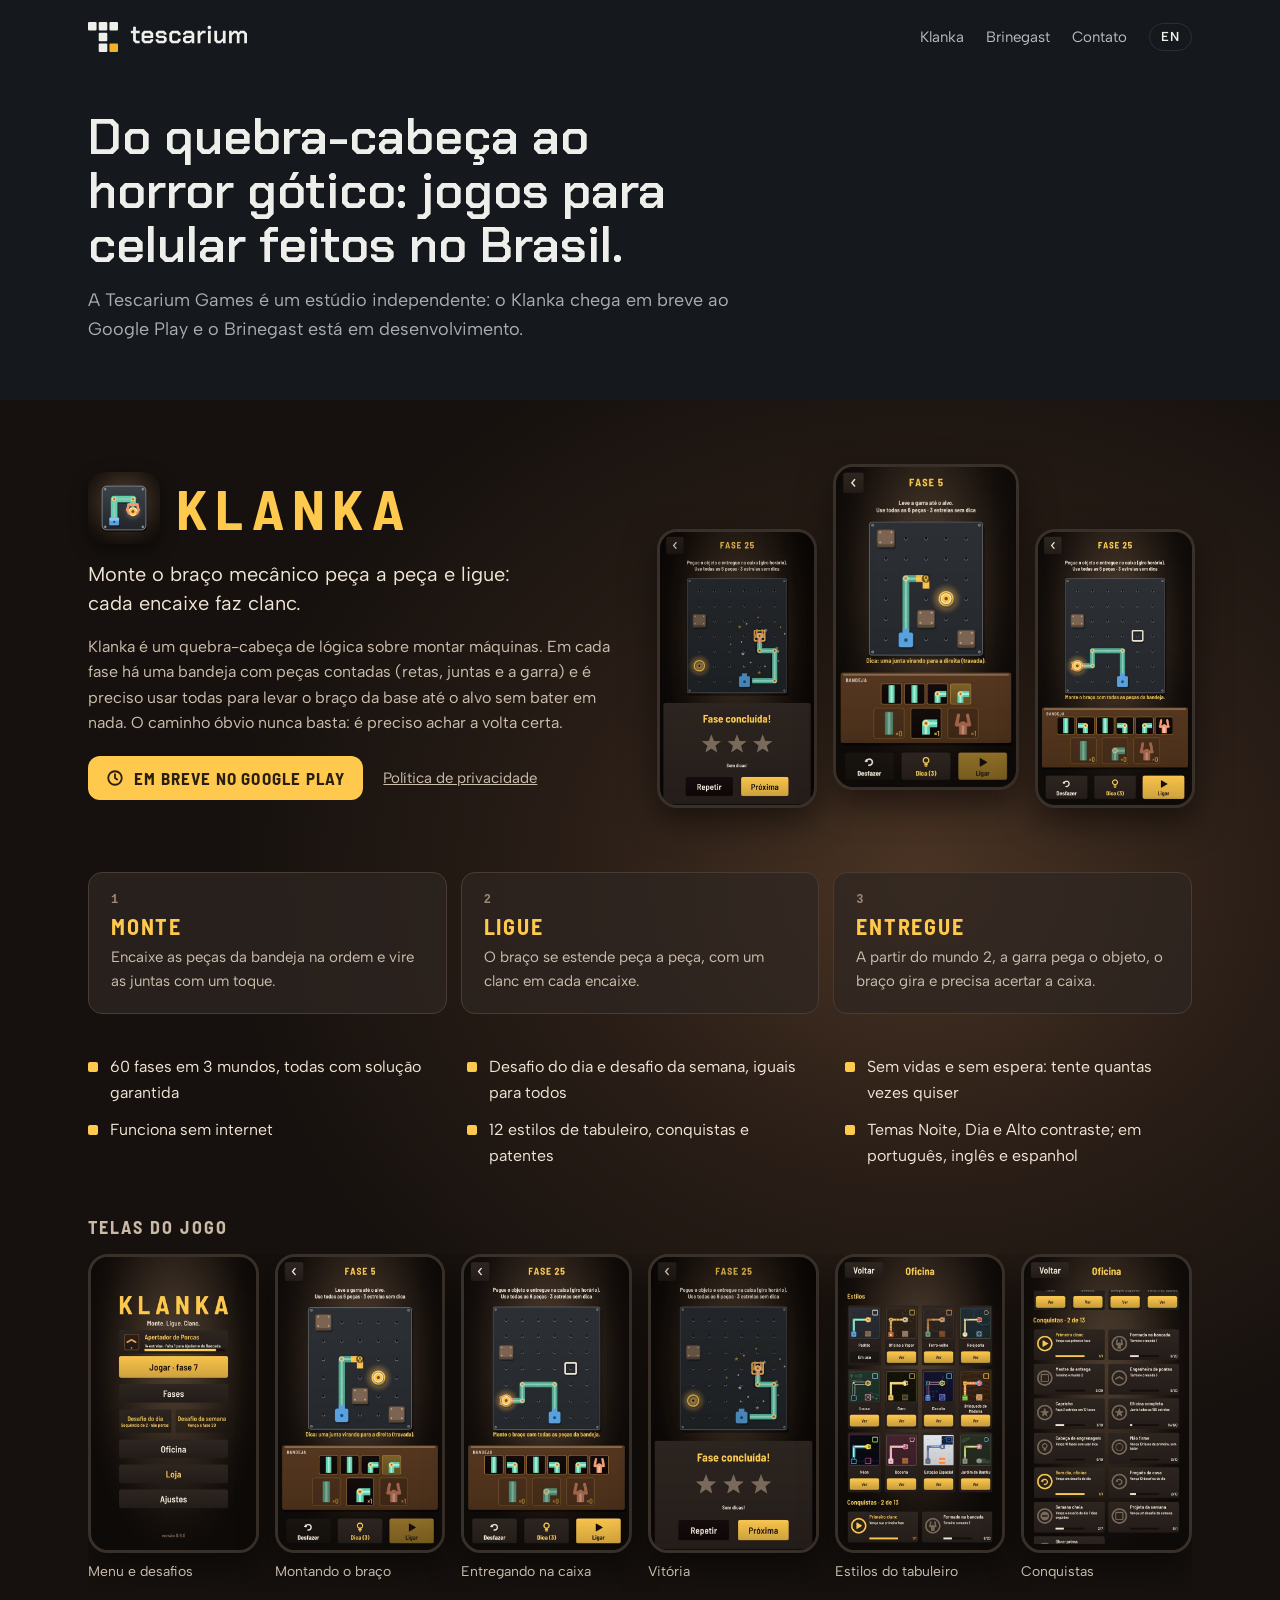
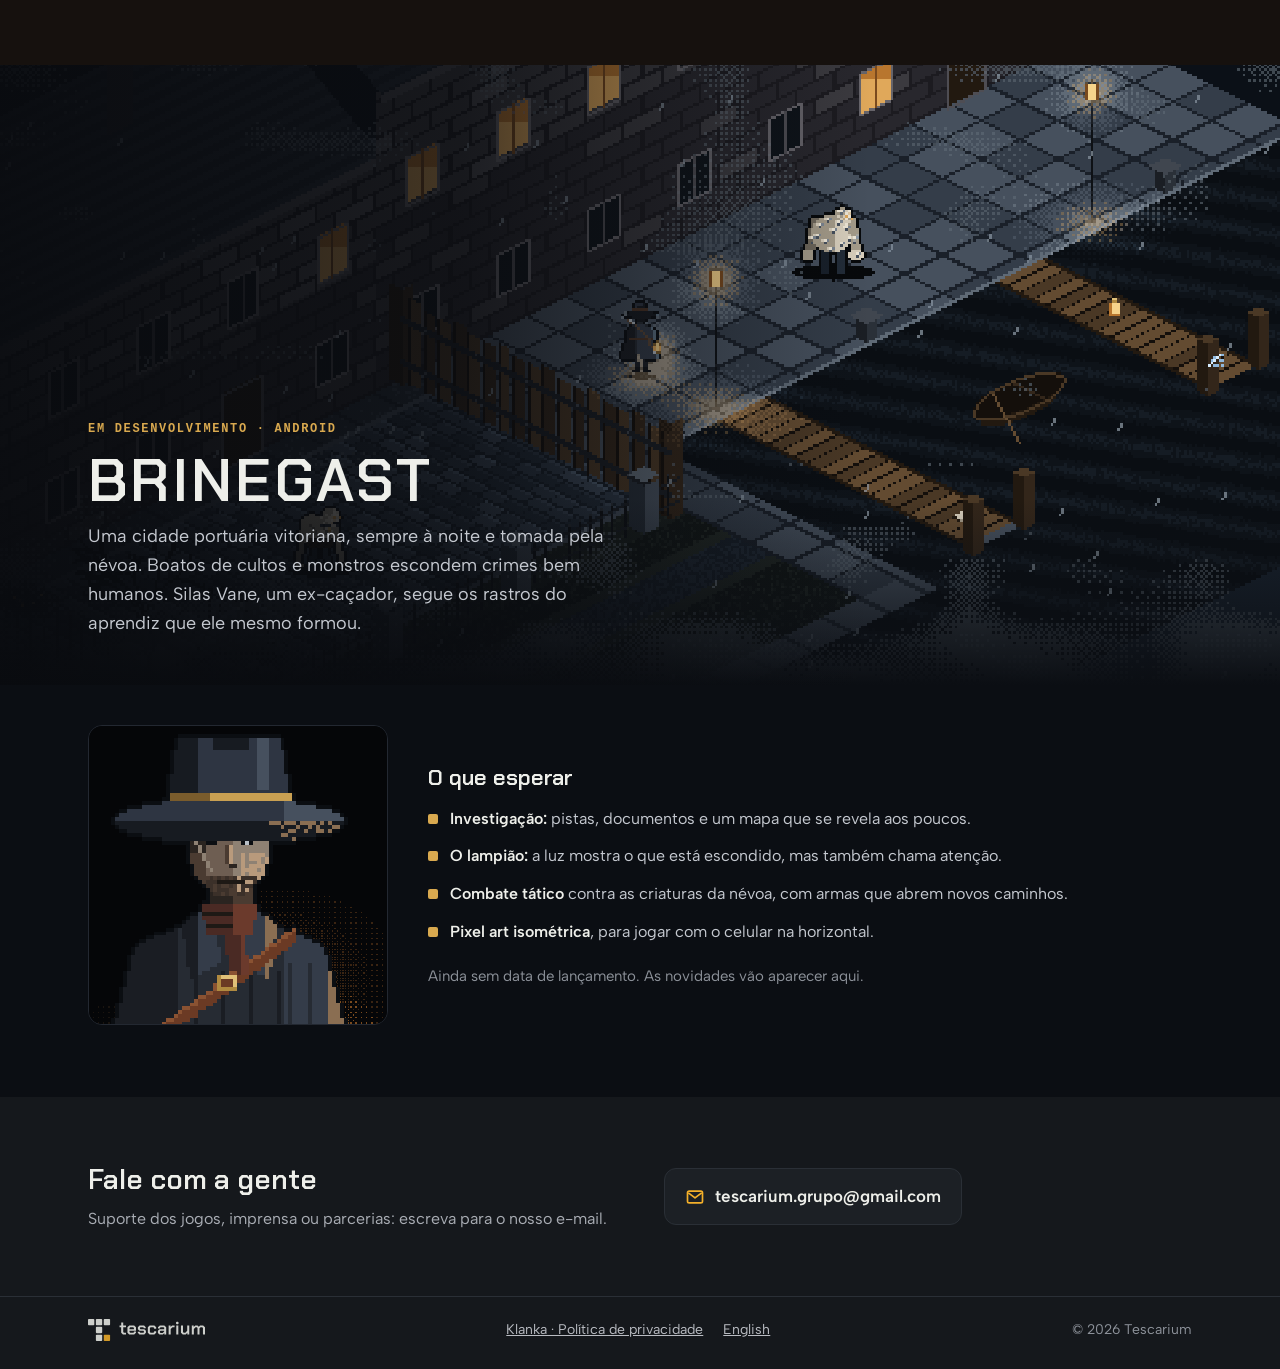
==== index.html @ 8f5c5b1d "Site: nova frase de abertura (pt e en) "Do quebra-cabeca ao horror gotico: jogos para celular feitos" ====
<!DOCTYPE html>
<html lang="pt-BR">
<head>
<meta charset="utf-8">
<meta name="viewport" content="width=device-width, initial-scale=1">
<title>Tescarium Games · Klanka e Brinegast</title>
<meta name="description" content="Estúdio independente brasileiro de jogos para celular. Klanka, puzzle de montar braços mecânicos, chega em breve ao Google Play. Brinegast, horror gótico em pixel art, está em desenvolvimento.">
<link rel="canonical" href="https://tescarium.github.io/">
<link rel="alternate" hreflang="pt-BR" href="https://tescarium.github.io/">
<link rel="alternate" hreflang="en" href="https://tescarium.github.io/en/">
<link rel="alternate" hreflang="x-default" href="https://tescarium.github.io/en/">
<meta property="og:type" content="website">
<meta property="og:site_name" content="Tescarium">
<meta property="og:title" content="Tescarium Games · Klanka e Brinegast">
<meta property="og:description" content="Klanka chega em breve ao Google Play. Brinegast está em desenvolvimento.">
<meta property="og:url" content="https://tescarium.github.io/">
<meta property="og:image" content="https://tescarium.github.io/img/og.jpg">
<meta property="og:image:width" content="1200">
<meta property="og:image:height" content="630">
<meta property="og:locale" content="pt_BR">
<meta property="og:locale:alternate" content="en_US">
<meta name="twitter:card" content="summary_large_image">
<meta name="theme-color" content="#15181C">
<link rel="icon" href="/favicon.ico" sizes="any">
<link rel="icon" href="/favicon.svg" type="image/svg+xml">
<link rel="apple-touch-icon" href="/apple-touch-icon.png">
<link rel="preload" href="/fonts/albert-sans.woff2" as="font" type="font/woff2" crossorigin>
<link rel="stylesheet" href="/estilo.css">
</head>
<body>
<a class="skip" href="#conteudo">Pular para o conteúdo</a>

<header class="wrap top">
  <a class="logo" href="/" aria-label="Tescarium, página inicial"><img src="/img/logo-horizontal-negativo.svg" alt="Tescarium" width="1187" height="224"></a>
  <nav aria-label="Seções">
    <a href="#klanka">Klanka</a>
    <a href="#brinegast">Brinegast</a>
    <a class="sec" href="#contato">Contato</a>
    <a class="lang" href="/en/" hreflang="en" lang="en">EN</a>
  </nav>
</header>

<main id="conteudo">
  <section class="wrap studio">
    <h1>Do quebra-cabeça ao horror gótico: jogos para celular feitos no Brasil.</h1>
    <p>A Tescarium Games é um estúdio independente: o Klanka chega em breve ao Google Play e o Brinegast está em desenvolvimento.</p>
  </section>

  <section class="klanka" id="klanka" aria-labelledby="klanka-titulo">
    <div class="wrap">
      <div class="k-hero">
        <div class="k-text">
          <div class="k-name"><img src="/img/klanka-icone.png" alt="" width="512" height="512"><h2 id="klanka-titulo">KLANKA</h2></div>
          <p class="k-lead">Monte o braço mecânico peça a peça e ligue: cada encaixe faz clanc.</p>
          <p class="k-desc">Klanka é um quebra-cabeça de lógica sobre montar máquinas. Em cada fase há uma bandeja com peças contadas (retas, juntas e a garra) e é preciso usar todas para levar o braço da base até o alvo sem bater em nada. O caminho óbvio nunca basta: é preciso achar a volta certa.</p>
          <div class="k-actions">
            <span class="soon"><svg viewBox="0 0 24 24" fill="none" stroke="currentColor" stroke-width="2.4" stroke-linecap="round" aria-hidden="true"><circle cx="12" cy="12" r="9"/><path d="M12 7v5l3 2"/></svg>Em breve no Google Play</span>
            <a href="/klanka/privacidade/">Política de privacidade</a>
          </div>
        </div>
        <div class="phones">
          <img class="phone" src="/img/klanka-04.jpg" alt="Tela de vitória com três estrelas" width="540" height="960">
          <img class="phone mid" src="/img/klanka-02.jpg" alt="Fase 5: montando o braço na grade, com a bandeja de peças embaixo" width="540" height="960">
          <img class="phone" src="/img/klanka-03.jpg" alt="Fase do mundo 2: o braço entrega o objeto na caixa" width="540" height="960">
        </div>
      </div>

      <div class="k-how">
        <div class="step"><i>1</i><b>Monte</b><span>Encaixe as peças da bandeja na ordem e vire as juntas com um toque.</span></div>
        <div class="step"><i>2</i><b>Ligue</b><span>O braço se estende peça a peça, com um clanc em cada encaixe.</span></div>
        <div class="step"><i>3</i><b>Entregue</b><span>A partir do mundo 2, a garra pega o objeto, o braço gira e precisa acertar a caixa.</span></div>
      </div>

      <ul class="k-feats">
        <li>60 fases em 3 mundos, todas com solução garantida</li>
        <li>Desafio do dia e desafio da semana, iguais para todos</li>
        <li>Sem vidas e sem espera: tente quantas vezes quiser</li>
        <li>Funciona sem internet</li>
        <li>12 estilos de tabuleiro, conquistas e patentes</li>
        <li>Temas Noite, Dia e Alto contraste; em português, inglês e espanhol</li>
      </ul>

      <div class="k-shots">
        <h3>Telas do jogo</h3>
        <div class="shots">
          <figure><img class="phone" src="/img/klanka-01.jpg" alt="" width="540" height="960" loading="lazy"><figcaption>Menu e desafios</figcaption></figure>
          <figure><img class="phone" src="/img/klanka-02.jpg" alt="" width="540" height="960" loading="lazy"><figcaption>Montando o braço</figcaption></figure>
          <figure><img class="phone" src="/img/klanka-03.jpg" alt="" width="540" height="960"><figcaption>Entregando na caixa</figcaption></figure>
          <figure><img class="phone" src="/img/klanka-04.jpg" alt="" width="540" height="960"><figcaption>Vitória</figcaption></figure>
          <figure><img class="phone" src="/img/klanka-05.jpg" alt="" width="540" height="960" loading="lazy"><figcaption>Estilos do tabuleiro</figcaption></figure>
          <figure><img class="phone" src="/img/klanka-06.jpg" alt="" width="540" height="960" loading="lazy"><figcaption>Conquistas</figcaption></figure>
        </div>
      </div>
    </div>
  </section>

  <section class="brinegast" id="brinegast" aria-labelledby="brinegast-titulo">
    <div class="b-scene">
      <img class="px" src="/img/brinegast-docas.png" alt="As Docas de Brinegast à noite, com lampiões, névoa e criaturas na rua" width="1440" height="810" loading="lazy">
      <div class="wrap b-text">
        <div>
          <span class="eyebrow">Em desenvolvimento · Android</span>
          <h2 id="brinegast-titulo">BRINEGAST</h2>
          <p>Uma cidade portuária vitoriana, sempre à noite e tomada pela névoa. Boatos de cultos e monstros escondem crimes bem humanos. Silas Vane, um ex-caçador, segue os rastros do aprendiz que ele mesmo formou.</p>
        </div>
      </div>
    </div>
    <div class="wrap b-more">
      <img class="px portrait" src="/img/brinegast-silas.png" alt="Retrato de Silas Vane em pixel art, de chapéu de abas largas" width="680" height="680" loading="lazy">
      <div>
        <h3>O que esperar</h3>
        <ul>
          <li><span><b>Investigação:</b> pistas, documentos e um mapa que se revela aos poucos.</span></li>
          <li><span><b>O lampião:</b> a luz mostra o que está escondido, mas também chama atenção.</span></li>
          <li><span><b>Combate tático</b> contra as criaturas da névoa, com armas que abrem novos caminhos.</span></li>
          <li><span><b>Pixel art isométrica</b>, para jogar com o celular na horizontal.</span></li>
        </ul>
        <p class="b-note">Ainda sem data de lançamento. As novidades vão aparecer aqui.</p>
      </div>
    </div>
  </section>

  <section class="wrap contact" id="contato" aria-labelledby="contato-titulo">
    <div>
      <h2 id="contato-titulo">Fale com a gente</h2>
      <p>Suporte dos jogos, imprensa ou parcerias: escreva para o nosso e-mail.</p>
    </div>
    <a class="mail" href="mailto:tescarium.grupo@gmail.com"><svg viewBox="0 0 24 24" fill="none" stroke="currentColor" stroke-width="2" stroke-linejoin="round" aria-hidden="true"><rect x="3" y="5" width="18" height="14" rx="2"/><path d="m4 7 8 6 8-6"/></svg>tescarium.grupo@gmail.com</a>
  </section>
</main>

<footer>
  <div class="wrap">
    <img src="/img/logo-horizontal-negativo.svg" alt="Tescarium" width="1187" height="224">
    <nav aria-label="Rodapé">
      <a href="/klanka/privacidade/">Klanka · Política de privacidade</a>
      <a href="/en/" hreflang="en" lang="en">English</a>
    </nav>
    <span>© 2026 Tescarium</span>
  </div>
</footer>
</body>
</html>
---- estilo.css ----
/* Site da Tescarium — opção B "Noite" (escolhida em 2026-10-06).
   Tema escuro de propósito: cada jogo aparece no próprio visual. Fontes locais (licença OFL em fonts/). */
@font-face{font-family:"Albert Sans";src:url("/fonts/albert-sans.woff2") format("woff2");font-weight:400 700;font-display:swap}
@font-face{font-family:"Chakra Petch";src:url("/fonts/chakra-petch-600.ttf") format("truetype");font-weight:600;font-display:swap}
@font-face{font-family:"Barlow Semi Condensed";src:url("/fonts/barlow-semi-condensed-700.ttf") format("truetype");font-weight:700;font-display:swap}

:root{
  color-scheme:dark;
  --bg:#15181C; --panel:#1C2025; --line:#2A2F36; --text:#EEEFEA; --muted:#A9ADB4; --amber:#F4B02A;
  --k-bg:#16110E; --k-glow:#4A3424; --k-text:#F1E6D6; --k-muted:#CDBFAE; --k-amber:#FFC94D; --k-card:#2E2622;
  --b-bg:#0B0E13; --b-gold:#D9A94F; --b-text:#C5C9D0;
  --sans:"Albert Sans","Segoe UI",system-ui,sans-serif;
  --brand:"Chakra Petch","Segoe UI",sans-serif;
  --klanka:"Barlow Semi Condensed","Arial Narrow","Segoe UI",sans-serif;
  --mono:ui-monospace,"Cascadia Mono",Consolas,monospace;
}
*{box-sizing:border-box}
html{scroll-behavior:smooth}
@media (prefers-reduced-motion:reduce){html{scroll-behavior:auto}}
body{margin:0;background:var(--bg);color:var(--text);font:16px/1.6 var(--sans)}
img{display:block;max-width:100%;height:auto}
a{color:inherit}
a:focus-visible,button:focus-visible{outline:2px solid var(--amber);outline-offset:3px;border-radius:4px}
.px{image-rendering:pixelated}
.wrap{max-width:1160px;margin:0 auto;padding:0 28px}
.skip{position:absolute;left:-9999px;top:8px;background:var(--amber);color:#1E2227;padding:8px 14px;border-radius:6px;font-weight:600;z-index:10}
.skip:focus{left:12px}
.eyebrow{font:600 12px/1.4 var(--mono);letter-spacing:.14em;text-transform:uppercase}

/* topo */
.top{display:flex;align-items:center;justify-content:space-between;gap:16px;padding-top:22px;padding-bottom:22px}
.top .logo img{height:30px;width:auto}
.top nav{display:flex;align-items:center;gap:22px;font-size:15px}
.top nav a{text-decoration:none;color:#B9BCC2}
.top nav a:hover{color:var(--text)}
.top nav .lang{border:1px solid var(--line);border-radius:999px;padding:3px 11px;font-size:13px;font-weight:600;letter-spacing:.06em;color:var(--text)}
@media (max-width:620px){.top nav .sec{display:none}}

/* estúdio */
.studio{padding-top:36px;padding-bottom:56px}
.studio h1{font:600 clamp(30px,4.6vw,50px)/1.08 var(--brand);margin:0 0 14px;max-width:22ch;text-wrap:balance}
.studio p{margin:0;max-width:60ch;color:var(--muted);font-size:18px}

/* ===== Klanka ===== */
.klanka{background:radial-gradient(ellipse 70% 60% at 72% 38%,var(--k-glow) 0%,#2A1E17 38%,var(--k-bg) 78%);color:var(--k-text);padding:64px 0 72px}
.k-hero{display:grid;grid-template-columns:repeat(auto-fit,minmax(min(100%,360px),1fr));gap:40px;align-items:center}
.k-text{display:flex;flex-direction:column;gap:16px}
.k-name{display:flex;align-items:center;gap:16px}
.k-name img{width:72px;height:72px;border-radius:17px;box-shadow:0 6px 18px rgba(0,0,0,.45)}
.k-name h2{margin:0;font:700 clamp(40px,6vw,56px)/1 var(--klanka);letter-spacing:.14em;color:var(--k-amber)}
.k-lead{margin:0;font-size:20px;line-height:1.45;color:var(--k-text);max-width:34ch}
.k-text p.k-desc{margin:0;color:var(--k-muted);max-width:56ch}
.k-actions{display:flex;flex-wrap:wrap;align-items:center;gap:12px 20px;margin-top:4px}
.soon{display:inline-flex;align-items:center;gap:10px;padding:12px 18px;border-radius:12px;background:var(--k-amber);color:#2A1E10;font:700 17px var(--klanka);letter-spacing:.07em;text-transform:uppercase}
.soon svg{width:18px;height:18px}
.k-actions a{color:var(--k-muted);font-size:15px}
.phones{display:flex;justify-content:center;align-items:flex-end;gap:16px}
.phone{border-radius:20px;border:3px solid #3A302A;box-shadow:0 14px 34px rgba(0,0,0,.5);background:var(--k-bg)}
.phones .phone{width:30%;max-width:170px}
.phones .phone.mid{width:35%;max-width:200px;margin-bottom:18px}

.k-how{margin-top:64px;display:grid;grid-template-columns:repeat(auto-fit,minmax(min(100%,240px),1fr));gap:14px}
.step{background:rgba(46,38,34,.72);border:1px solid #4A3C33;border-radius:14px;padding:20px 22px;display:flex;flex-direction:column;gap:6px}
.step b{font:700 22px var(--klanka);letter-spacing:.08em;text-transform:uppercase;color:var(--k-amber)}
.step span{color:var(--k-muted);font-size:15px}
.step i{font:600 12px var(--mono);font-style:normal;letter-spacing:.12em;color:#9C8A76}

.k-feats{margin:40px 0 0;padding:0;list-style:none;display:grid;grid-template-columns:repeat(auto-fit,minmax(min(100%,300px),1fr));gap:12px 32px}
.k-feats li{display:flex;gap:12px;align-items:flex-start;color:var(--k-text)}
.k-feats li::before{content:"";flex:none;width:10px;height:10px;margin-top:8px;border-radius:2px;background:var(--k-amber)}

.k-shots{margin-top:48px}
.k-shots h3{margin:0 0 16px;font:700 18px var(--klanka);letter-spacing:.12em;text-transform:uppercase;color:#C9B9A5}
.shots{display:grid;grid-auto-flow:column;grid-auto-columns:minmax(150px,1fr);gap:16px;overflow-x:auto;padding-bottom:10px;scroll-snap-type:x mandatory}
.shots figure{margin:0;scroll-snap-align:start;display:flex;flex-direction:column;gap:8px}
.shots figcaption{font-size:14px;color:var(--k-muted)}

/* ===== Brinegast ===== */
.brinegast{background:var(--b-bg)}
.b-scene{position:relative;min-height:min(78vh,620px);display:flex;align-items:flex-end;overflow:hidden}
.b-scene > img{position:absolute;inset:0;width:100%;height:100%;object-fit:cover}
.b-scene::after{content:"";position:absolute;inset:0;background:linear-gradient(90deg,rgba(9,11,15,.94) 0%,rgba(9,11,15,.72) 36%,rgba(9,11,15,0) 68%),linear-gradient(0deg,rgba(11,14,19,1) 0%,rgba(11,14,19,0) 30%)}
.b-text{position:relative;z-index:1;padding-top:48px;padding-bottom:48px;width:100%}
.b-text > div{max-width:540px;display:flex;flex-direction:column;gap:12px}
.b-text .eyebrow{color:var(--b-gold)}
.b-text h2{margin:0;font:600 clamp(40px,6vw,60px)/1 var(--brand);letter-spacing:.05em}
.b-text p{margin:0;color:var(--b-text);font-size:18px}
@media (max-width:720px){.b-scene::after{background:linear-gradient(0deg,rgba(9,11,15,.96) 0%,rgba(9,11,15,.8) 45%,rgba(9,11,15,.2) 100%)}}
.b-more{display:grid;grid-template-columns:minmax(0,300px) 1fr;gap:40px;align-items:center;padding-top:40px;padding-bottom:72px}
@media (max-width:720px){.b-more{grid-template-columns:1fr}.b-more .portrait{max-width:260px}}
.portrait{border-radius:14px;border:1px solid #232831}
.b-more h3{margin:0 0 14px;font:600 22px var(--brand);color:var(--text)}
.b-more ul{margin:0;padding:0;list-style:none;display:flex;flex-direction:column;gap:12px}
.b-more li{display:flex;gap:12px;color:var(--b-text)}
.b-more li::before{content:"";flex:none;width:10px;height:10px;margin-top:8px;border-radius:2px;background:var(--b-gold)}
.b-more li b{color:var(--text);font-weight:600}
.b-note{margin:20px 0 0;color:#8D929A;font-size:15px}

/* contato e rodapé */
.contact{padding-top:64px;padding-bottom:64px;display:grid;grid-template-columns:repeat(auto-fit,minmax(min(100%,320px),1fr));gap:24px 48px;align-items:center}
.contact h2{margin:0 0 8px;font:600 28px var(--brand)}
.contact p{margin:0;color:var(--muted)}
.mail{justify-self:start;display:inline-flex;align-items:center;gap:10px;padding:14px 20px;border-radius:12px;border:1px solid var(--line);background:var(--panel);text-decoration:none;font-weight:600;font-size:17px}
.mail:hover{border-color:var(--amber)}
.mail svg{width:20px;height:20px;color:var(--amber)}
footer{border-top:1px solid var(--line)}
footer .wrap{display:flex;flex-wrap:wrap;justify-content:space-between;align-items:center;gap:12px 24px;padding-top:22px;padding-bottom:28px;font-size:14px;color:#8D929A}
footer img{height:22px;width:auto;opacity:.85}
footer nav{display:flex;flex-wrap:wrap;gap:8px 20px}
footer a{color:#B9BCC2}
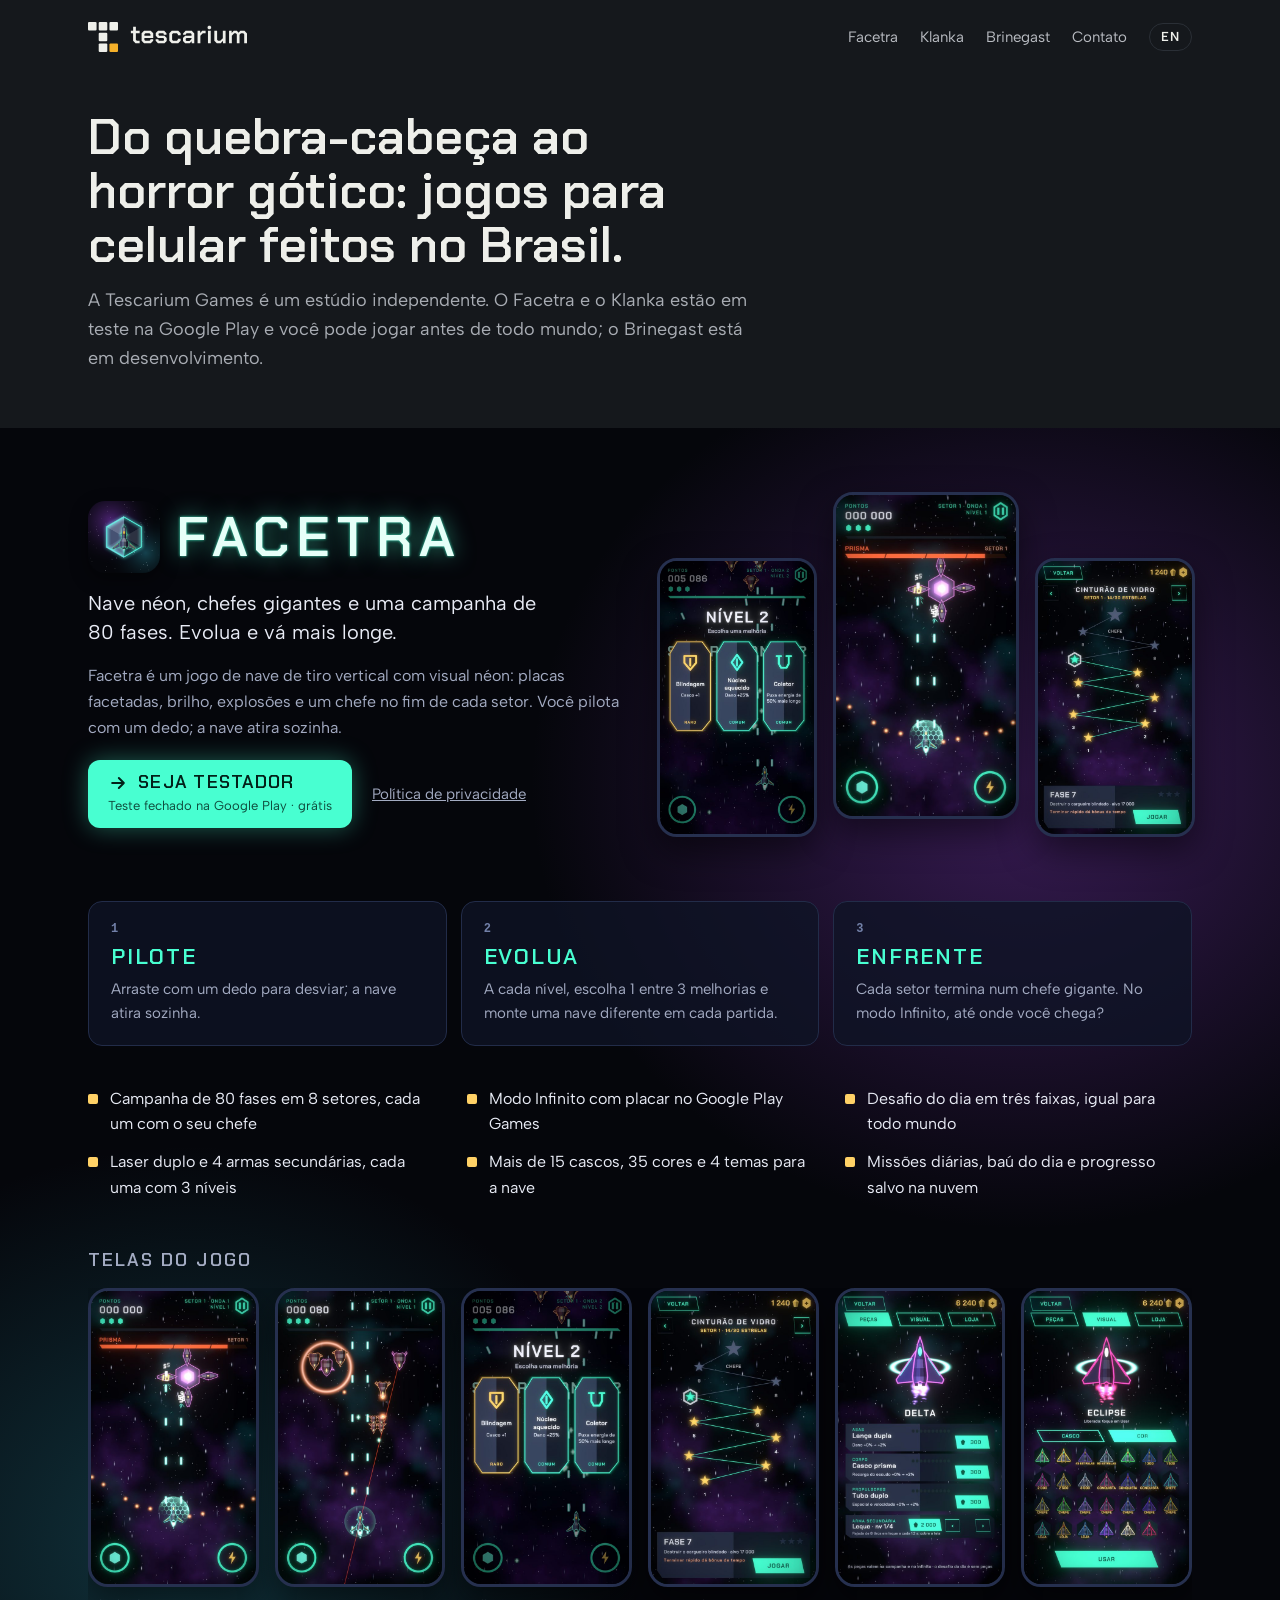
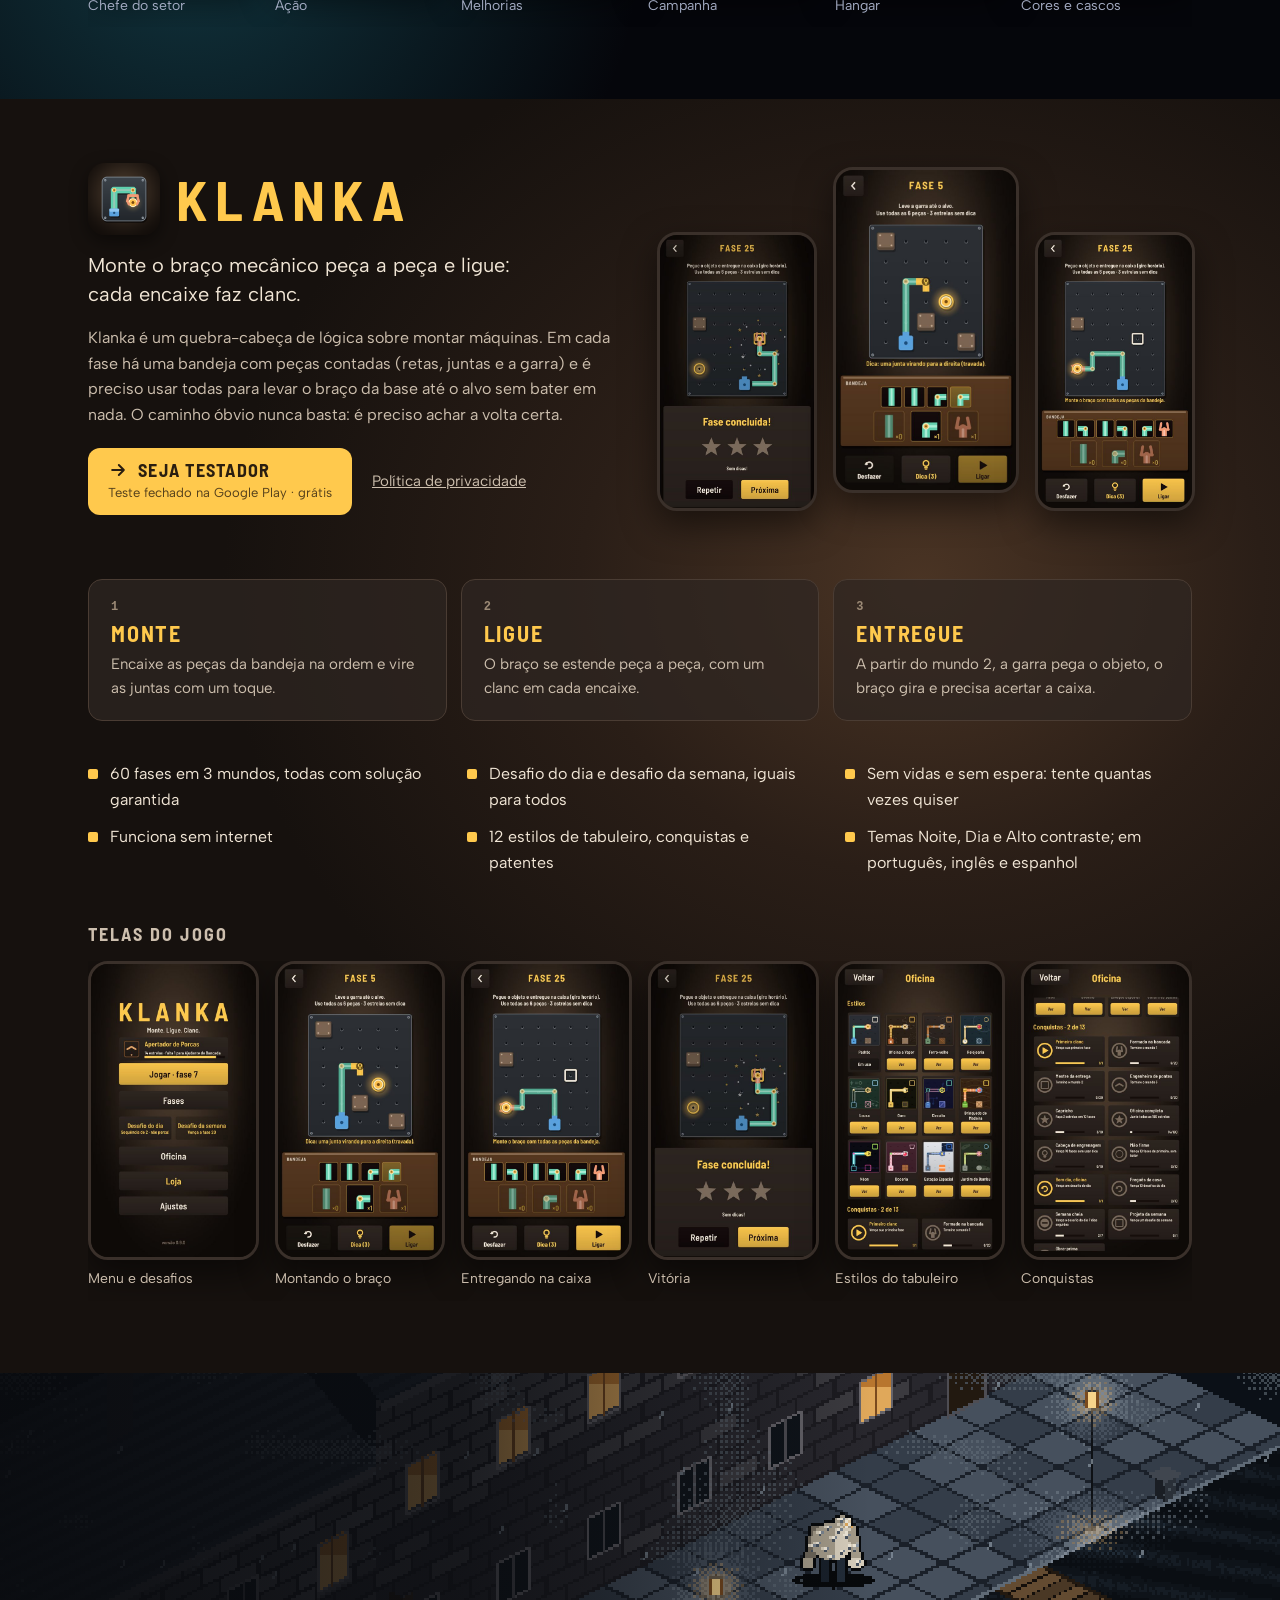
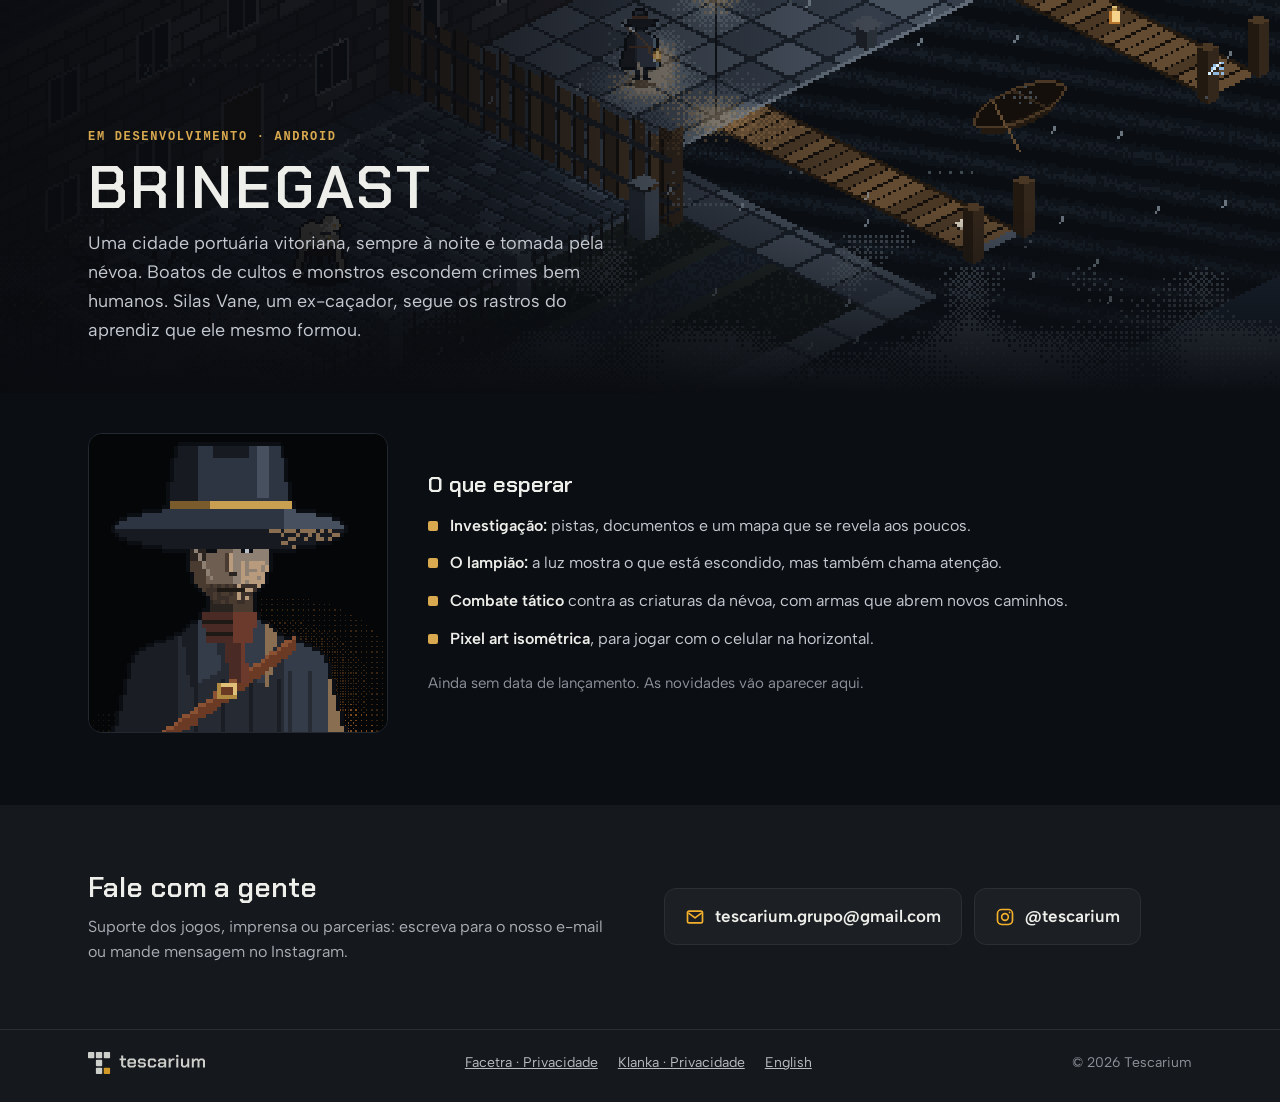
==== commit 727052a1: "Site: Facetra no topo e botao "Seja testador" em cada jogo - Faixa do Facetra (neon) acima do Klanka" ====
--- a/index.html
+++ b/index.html
@@ -3,16 +3,16 @@
 <head>
 <meta charset="utf-8">
 <meta name="viewport" content="width=device-width, initial-scale=1">
-<title>Tescarium Games · Klanka e Brinegast</title>
-<meta name="description" content="Estúdio independente brasileiro de jogos para celular. Klanka, puzzle de montar braços mecânicos, chega em breve ao Google Play. Brinegast, horror gótico em pixel art, está em desenvolvimento.">
+<title>Tescarium Games · Facetra, Klanka e Brinegast</title>
+<meta name="description" content="Estúdio independente brasileiro de jogos para celular. Facetra, nave de tiro néon, e Klanka, puzzle de montar braços mecânicos, estão em teste na Google Play: seja testador. Brinegast, horror gótico em pixel art, está em desenvolvimento.">
 <link rel="canonical" href="https://tescarium.github.io/">
 <link rel="alternate" hreflang="pt-BR" href="https://tescarium.github.io/">
 <link rel="alternate" hreflang="en" href="https://tescarium.github.io/en/">
 <link rel="alternate" hreflang="x-default" href="https://tescarium.github.io/en/">
 <meta property="og:type" content="website">
 <meta property="og:site_name" content="Tescarium">
-<meta property="og:title" content="Tescarium Games · Klanka e Brinegast">
-<meta property="og:description" content="Klanka chega em breve ao Google Play. Brinegast está em desenvolvimento.">
+<meta property="og:title" content="Tescarium Games · Facetra, Klanka e Brinegast">
+<meta property="og:description" content="Facetra e Klanka estão em teste na Google Play: jogue antes de todo mundo. Brinegast está em desenvolvimento.">
 <meta property="og:url" content="https://tescarium.github.io/">
 <meta property="og:image" content="https://tescarium.github.io/img/og.jpg">
 <meta property="og:image:width" content="1200">
@@ -33,8 +33,9 @@
 <header class="wrap top">
   <a class="logo" href="/" aria-label="Tescarium, página inicial"><img src="/img/logo-horizontal-negativo.svg" alt="Tescarium" width="1187" height="224"></a>
   <nav aria-label="Seções">
+    <a href="#facetra">Facetra</a>
     <a href="#klanka">Klanka</a>
-    <a href="#brinegast">Brinegast</a>
+    <a class="opt" href="#brinegast">Brinegast</a>
     <a class="sec" href="#contato">Contato</a>
     <a class="lang" href="/en/" hreflang="en" lang="en">EN</a>
   </nav>
@@ -43,35 +44,87 @@
 <main id="conteudo">
   <section class="wrap studio">
     <h1>Do quebra-cabeça ao horror gótico: jogos para celular feitos no Brasil.</h1>
-    <p>A Tescarium Games é um estúdio independente: o Klanka chega em breve ao Google Play e o Brinegast está em desenvolvimento.</p>
-  </section>
-
-  <section class="klanka" id="klanka" aria-labelledby="klanka-titulo">
+    <p>A Tescarium Games é um estúdio independente. O Facetra e o Klanka estão em teste na Google Play e você pode jogar antes de todo mundo; o Brinegast está em desenvolvimento.</p>
+  </section>
+
+  <!-- ===== FACETRA ===== -->
+  <section class="jogo facetra" id="facetra" aria-labelledby="facetra-titulo">
     <div class="wrap">
-      <div class="k-hero">
-        <div class="k-text">
-          <div class="k-name"><img src="/img/klanka-icone.png" alt="" width="512" height="512"><h2 id="klanka-titulo">KLANKA</h2></div>
-          <p class="k-lead">Monte o braço mecânico peça a peça e ligue: cada encaixe faz clanc.</p>
-          <p class="k-desc">Klanka é um quebra-cabeça de lógica sobre montar máquinas. Em cada fase há uma bandeja com peças contadas (retas, juntas e a garra) e é preciso usar todas para levar o braço da base até o alvo sem bater em nada. O caminho óbvio nunca basta: é preciso achar a volta certa.</p>
-          <div class="k-actions">
-            <span class="soon"><svg viewBox="0 0 24 24" fill="none" stroke="currentColor" stroke-width="2.4" stroke-linecap="round" aria-hidden="true"><circle cx="12" cy="12" r="9"/><path d="M12 7v5l3 2"/></svg>Em breve no Google Play</span>
+      <div class="g-hero">
+        <div class="g-text">
+          <div class="g-name"><img src="/img/facetra-icone.png" alt="" width="256" height="256"><h2 id="facetra-titulo">FACETRA</h2></div>
+          <p class="g-lead">Nave néon, chefes gigantes e uma campanha de 80 fases. Evolua e vá mais longe.</p>
+          <p class="g-desc">Facetra é um jogo de nave de tiro vertical com visual néon: placas facetadas, brilho, explosões e um chefe no fim de cada setor. Você pilota com um dedo; a nave atira sozinha.</p>
+          <div class="g-actions">
+            <!-- Quando o jogo for publicado: trocar pelo link da loja (https://play.google.com/store/apps/details?id=com.tescarium.facetra) e pelo texto "Baixar na Google Play". -->
+            <a class="cta" href="/facetra/testar/"><b><svg viewBox="0 0 24 24" fill="none" stroke="currentColor" stroke-width="2.4" stroke-linecap="round" stroke-linejoin="round" aria-hidden="true"><path d="M5 12h14M13 6l6 6-6 6"/></svg>Seja testador</b><small>Teste fechado na Google Play · grátis</small></a>
+            <a href="/facetra/privacidade/">Política de privacidade</a>
+          </div>
+        </div>
+        <div class="phones">
+          <img class="phone" src="/img/facetra-03.jpg" alt="Escolha de 1 entre 3 melhorias ao subir de nível" width="540" height="960">
+          <img class="phone mid" src="/img/facetra-01.jpg" alt="Batalha contra o chefe Prisma, com a nave protegida pelo escudo" width="540" height="960">
+          <img class="phone" src="/img/facetra-04.jpg" alt="Mapa da campanha com as fases do setor" width="540" height="960">
+        </div>
+      </div>
+
+      <div class="g-how">
+        <div class="step"><i>1</i><b>Pilote</b><span>Arraste com um dedo para desviar; a nave atira sozinha.</span></div>
+        <div class="step"><i>2</i><b>Evolua</b><span>A cada nível, escolha 1 entre 3 melhorias e monte uma nave diferente em cada partida.</span></div>
+        <div class="step"><i>3</i><b>Enfrente</b><span>Cada setor termina num chefe gigante. No modo Infinito, até onde você chega?</span></div>
+      </div>
+
+      <ul class="g-feats">
+        <li>Campanha de 80 fases em 8 setores, cada um com o seu chefe</li>
+        <li>Modo Infinito com placar no Google Play Games</li>
+        <li>Desafio do dia em três faixas, igual para todo mundo</li>
+        <li>Laser duplo e 4 armas secundárias, cada uma com 3 níveis</li>
+        <li>Mais de 15 cascos, 35 cores e 4 temas para a nave</li>
+        <li>Missões diárias, baú do dia e progresso salvo na nuvem</li>
+      </ul>
+
+      <div class="g-shots">
+        <h3>Telas do jogo</h3>
+        <div class="shots">
+          <figure><img class="phone" src="/img/facetra-01.jpg" alt="" width="540" height="960" loading="lazy"><figcaption>Chefe do setor</figcaption></figure>
+          <figure><img class="phone" src="/img/facetra-02.jpg" alt="" width="540" height="960" loading="lazy"><figcaption>Ação</figcaption></figure>
+          <figure><img class="phone" src="/img/facetra-03.jpg" alt="" width="540" height="960" loading="lazy"><figcaption>Melhorias</figcaption></figure>
+          <figure><img class="phone" src="/img/facetra-04.jpg" alt="" width="540" height="960" loading="lazy"><figcaption>Campanha</figcaption></figure>
+          <figure><img class="phone" src="/img/facetra-05.jpg" alt="" width="540" height="960" loading="lazy"><figcaption>Hangar</figcaption></figure>
+          <figure><img class="phone" src="/img/facetra-06.jpg" alt="" width="540" height="960" loading="lazy"><figcaption>Cores e cascos</figcaption></figure>
+        </div>
+      </div>
+    </div>
+  </section>
+
+  <!-- ===== KLANKA ===== -->
+  <section class="jogo klanka" id="klanka" aria-labelledby="klanka-titulo">
+    <div class="wrap">
+      <div class="g-hero">
+        <div class="g-text">
+          <div class="g-name"><img src="/img/klanka-icone.png" alt="" width="512" height="512" loading="lazy"><h2 id="klanka-titulo">KLANKA</h2></div>
+          <p class="g-lead">Monte o braço mecânico peça a peça e ligue: cada encaixe faz clanc.</p>
+          <p class="g-desc">Klanka é um quebra-cabeça de lógica sobre montar máquinas. Em cada fase há uma bandeja com peças contadas (retas, juntas e a garra) e é preciso usar todas para levar o braço da base até o alvo sem bater em nada. O caminho óbvio nunca basta: é preciso achar a volta certa.</p>
+          <div class="g-actions">
+            <!-- Quando o jogo for publicado: trocar pelo link da loja (https://play.google.com/store/apps/details?id=com.tescarium.klanka) e pelo texto "Baixar na Google Play". -->
+            <a class="cta" href="/klanka/testar/"><b><svg viewBox="0 0 24 24" fill="none" stroke="currentColor" stroke-width="2.4" stroke-linecap="round" stroke-linejoin="round" aria-hidden="true"><path d="M5 12h14M13 6l6 6-6 6"/></svg>Seja testador</b><small>Teste fechado na Google Play · grátis</small></a>
             <a href="/klanka/privacidade/">Política de privacidade</a>
           </div>
         </div>
         <div class="phones">
-          <img class="phone" src="/img/klanka-04.jpg" alt="Tela de vitória com três estrelas" width="540" height="960">
-          <img class="phone mid" src="/img/klanka-02.jpg" alt="Fase 5: montando o braço na grade, com a bandeja de peças embaixo" width="540" height="960">
-          <img class="phone" src="/img/klanka-03.jpg" alt="Fase do mundo 2: o braço entrega o objeto na caixa" width="540" height="960">
-        </div>
-      </div>
-
-      <div class="k-how">
+          <img class="phone" src="/img/klanka-04.jpg" alt="Tela de vitória com três estrelas" width="540" height="960" loading="lazy">
+          <img class="phone mid" src="/img/klanka-02.jpg" alt="Fase 5: montando o braço na grade, com a bandeja de peças embaixo" width="540" height="960" loading="lazy">
+          <img class="phone" src="/img/klanka-03.jpg" alt="Fase do mundo 2: o braço entrega o objeto na caixa" width="540" height="960" loading="lazy">
+        </div>
+      </div>
+
+      <div class="g-how">
         <div class="step"><i>1</i><b>Monte</b><span>Encaixe as peças da bandeja na ordem e vire as juntas com um toque.</span></div>
         <div class="step"><i>2</i><b>Ligue</b><span>O braço se estende peça a peça, com um clanc em cada encaixe.</span></div>
         <div class="step"><i>3</i><b>Entregue</b><span>A partir do mundo 2, a garra pega o objeto, o braço gira e precisa acertar a caixa.</span></div>
       </div>
 
-      <ul class="k-feats">
+      <ul class="g-feats">
         <li>60 fases em 3 mundos, todas com solução garantida</li>
         <li>Desafio do dia e desafio da semana, iguais para todos</li>
         <li>Sem vidas e sem espera: tente quantas vezes quiser</li>
@@ -80,13 +133,13 @@
         <li>Temas Noite, Dia e Alto contraste; em português, inglês e espanhol</li>
       </ul>
 
-      <div class="k-shots">
+      <div class="g-shots">
         <h3>Telas do jogo</h3>
         <div class="shots">
           <figure><img class="phone" src="/img/klanka-01.jpg" alt="" width="540" height="960" loading="lazy"><figcaption>Menu e desafios</figcaption></figure>
           <figure><img class="phone" src="/img/klanka-02.jpg" alt="" width="540" height="960" loading="lazy"><figcaption>Montando o braço</figcaption></figure>
-          <figure><img class="phone" src="/img/klanka-03.jpg" alt="" width="540" height="960"><figcaption>Entregando na caixa</figcaption></figure>
-          <figure><img class="phone" src="/img/klanka-04.jpg" alt="" width="540" height="960"><figcaption>Vitória</figcaption></figure>
+          <figure><img class="phone" src="/img/klanka-03.jpg" alt="" width="540" height="960" loading="lazy"><figcaption>Entregando na caixa</figcaption></figure>
+          <figure><img class="phone" src="/img/klanka-04.jpg" alt="" width="540" height="960" loading="lazy"><figcaption>Vitória</figcaption></figure>
           <figure><img class="phone" src="/img/klanka-05.jpg" alt="" width="540" height="960" loading="lazy"><figcaption>Estilos do tabuleiro</figcaption></figure>
           <figure><img class="phone" src="/img/klanka-06.jpg" alt="" width="540" height="960" loading="lazy"><figcaption>Conquistas</figcaption></figure>
         </div>
@@ -94,6 +147,7 @@
     </div>
   </section>
 
+  <!-- ===== BRINEGAST ===== -->
   <section class="brinegast" id="brinegast" aria-labelledby="brinegast-titulo">
     <div class="b-scene">
       <img class="px" src="/img/brinegast-docas.png" alt="As Docas de Brinegast à noite, com lampiões, névoa e criaturas na rua" width="1440" height="810" loading="lazy">
@@ -123,9 +177,12 @@
   <section class="wrap contact" id="contato" aria-labelledby="contato-titulo">
     <div>
       <h2 id="contato-titulo">Fale com a gente</h2>
-      <p>Suporte dos jogos, imprensa ou parcerias: escreva para o nosso e-mail.</p>
-    </div>
-    <a class="mail" href="mailto:tescarium.grupo@gmail.com"><svg viewBox="0 0 24 24" fill="none" stroke="currentColor" stroke-width="2" stroke-linejoin="round" aria-hidden="true"><rect x="3" y="5" width="18" height="14" rx="2"/><path d="m4 7 8 6 8-6"/></svg>tescarium.grupo@gmail.com</a>
+      <p>Suporte dos jogos, imprensa ou parcerias: escreva para o nosso e-mail ou mande mensagem no Instagram.</p>
+    </div>
+    <div class="links">
+      <a class="mail" href="mailto:tescarium.grupo@gmail.com"><svg viewBox="0 0 24 24" fill="none" stroke="currentColor" stroke-width="2" stroke-linejoin="round" aria-hidden="true"><rect x="3" y="5" width="18" height="14" rx="2"/><path d="m4 7 8 6 8-6"/></svg>tescarium.grupo@gmail.com</a>
+      <a class="mail" href="https://www.instagram.com/tescarium/"><svg viewBox="0 0 24 24" fill="none" stroke="currentColor" stroke-width="2" aria-hidden="true"><rect x="3" y="3" width="18" height="18" rx="5"/><circle cx="12" cy="12" r="4"/><circle cx="17.5" cy="6.5" r="1" fill="currentColor" stroke="none"/></svg>@tescarium</a>
+    </div>
   </section>
 </main>
 
@@ -133,7 +190,8 @@
   <div class="wrap">
     <img src="/img/logo-horizontal-negativo.svg" alt="Tescarium" width="1187" height="224">
     <nav aria-label="Rodapé">
-      <a href="/klanka/privacidade/">Klanka · Política de privacidade</a>
+      <a href="/facetra/privacidade/">Facetra · Privacidade</a>
+      <a href="/klanka/privacidade/">Klanka · Privacidade</a>
       <a href="/en/" hreflang="en" lang="en">English</a>
     </nav>
     <span>© 2026 Tescarium</span>
--- a/estilo.css
+++ b/estilo.css
@@ -1,5 +1,6 @@
-/* Site da Tescarium — opção B "Noite" (escolhida em 2026-10-06).
-   Tema escuro de propósito: cada jogo aparece no próprio visual. Fontes locais (licença OFL em fonts/). */
+/* Site da Tescarium — opção B "Noite" (D-139, 2026-10-06).
+   Tema escuro de propósito: cada jogo aparece numa faixa com o próprio visual (molde .jogo + cores por jogo).
+   Fontes locais (licença OFL em fonts/). */
 @font-face{font-family:"Albert Sans";src:url("/fonts/albert-sans.woff2") format("woff2");font-weight:400 700;font-display:swap}
 @font-face{font-family:"Chakra Petch";src:url("/fonts/chakra-petch-600.ttf") format("truetype");font-weight:600;font-display:swap}
 @font-face{font-family:"Barlow Semi Condensed";src:url("/fonts/barlow-semi-condensed-700.ttf") format("truetype");font-weight:700;font-display:swap}
@@ -7,7 +8,6 @@
 :root{
   color-scheme:dark;
   --bg:#15181C; --panel:#1C2025; --line:#2A2F36; --text:#EEEFEA; --muted:#A9ADB4; --amber:#F4B02A;
-  --k-bg:#16110E; --k-glow:#4A3424; --k-text:#F1E6D6; --k-muted:#CDBFAE; --k-amber:#FFC94D; --k-card:#2E2622;
   --b-bg:#0B0E13; --b-gold:#D9A94F; --b-text:#C5C9D0;
   --sans:"Albert Sans","Segoe UI",system-ui,sans-serif;
   --brand:"Chakra Petch","Segoe UI",sans-serif;
@@ -34,46 +34,68 @@
 .top nav a{text-decoration:none;color:#B9BCC2}
 .top nav a:hover{color:var(--text)}
 .top nav .lang{border:1px solid var(--line);border-radius:999px;padding:3px 11px;font-size:13px;font-weight:600;letter-spacing:.06em;color:var(--text)}
-@media (max-width:620px){.top nav .sec{display:none}}
+@media (max-width:700px){.top nav{gap:14px;font-size:14px}.top nav .sec{display:none}}
+@media (max-width:420px){.top nav .opt{display:none}}
 
 /* estúdio */
 .studio{padding-top:36px;padding-bottom:56px}
 .studio h1{font:600 clamp(30px,4.6vw,50px)/1.08 var(--brand);margin:0 0 14px;max-width:22ch;text-wrap:balance}
-.studio p{margin:0;max-width:60ch;color:var(--muted);font-size:18px}
+.studio p{margin:0;max-width:62ch;color:var(--muted);font-size:18px}
 
-/* ===== Klanka ===== */
-.klanka{background:radial-gradient(ellipse 70% 60% at 72% 38%,var(--k-glow) 0%,#2A1E17 38%,var(--k-bg) 78%);color:var(--k-text);padding:64px 0 72px}
-.k-hero{display:grid;grid-template-columns:repeat(auto-fit,minmax(min(100%,360px),1fr));gap:40px;align-items:center}
-.k-text{display:flex;flex-direction:column;gap:16px}
-.k-name{display:flex;align-items:center;gap:16px}
-.k-name img{width:72px;height:72px;border-radius:17px;box-shadow:0 6px 18px rgba(0,0,0,.45)}
-.k-name h2{margin:0;font:700 clamp(40px,6vw,56px)/1 var(--klanka);letter-spacing:.14em;color:var(--k-amber)}
-.k-lead{margin:0;font-size:20px;line-height:1.45;color:var(--k-text);max-width:34ch}
-.k-text p.k-desc{margin:0;color:var(--k-muted);max-width:56ch}
-.k-actions{display:flex;flex-wrap:wrap;align-items:center;gap:12px 20px;margin-top:4px}
-.soon{display:inline-flex;align-items:center;gap:10px;padding:12px 18px;border-radius:12px;background:var(--k-amber);color:#2A1E10;font:700 17px var(--klanka);letter-spacing:.07em;text-transform:uppercase}
-.soon svg{width:18px;height:18px}
-.k-actions a{color:var(--k-muted);font-size:15px}
+/* ===== molde da faixa de um jogo ===== */
+.jogo{color:var(--g-text);padding:64px 0 72px}
+.g-hero{display:grid;grid-template-columns:repeat(auto-fit,minmax(min(100%,360px),1fr));gap:40px;align-items:center}
+.g-text{display:flex;flex-direction:column;gap:16px}
+.g-name{display:flex;align-items:center;gap:16px}
+.g-name img{width:72px;height:72px;border-radius:17px;box-shadow:0 6px 18px rgba(0,0,0,.45)}
+.g-name h2{margin:0;font:var(--g-title-weight) clamp(40px,6vw,56px)/1 var(--g-title-font);letter-spacing:var(--g-title-ls);color:var(--g-title-color);text-shadow:var(--g-title-glow,none)}
+.g-lead{margin:0;font-size:20px;line-height:1.45;max-width:36ch}
+.g-desc{margin:0;color:var(--g-muted);max-width:56ch}
+.g-actions{display:flex;flex-wrap:wrap;align-items:center;gap:12px 20px;margin-top:4px}
+.cta{display:inline-flex;flex-direction:column;gap:2px;padding:12px 20px 11px;border-radius:12px;background:var(--g-accent);color:var(--g-on-accent);text-decoration:none;box-shadow:var(--g-cta-glow,none)}
+.cta b{display:flex;align-items:center;gap:10px;font:var(--g-cta-weight) 18px/1.2 var(--g-cta-font);letter-spacing:.07em;text-transform:uppercase}
+.cta b svg{width:20px;height:20px;flex:none}
+.cta small{font-size:13px;opacity:.8}
+.cta:hover{filter:brightness(1.07)}
+.g-actions > a:not(.cta){color:var(--g-muted);font-size:15px}
 .phones{display:flex;justify-content:center;align-items:flex-end;gap:16px}
-.phone{border-radius:20px;border:3px solid #3A302A;box-shadow:0 14px 34px rgba(0,0,0,.5);background:var(--k-bg)}
+.phone{border-radius:20px;border:3px solid var(--g-phone);box-shadow:0 14px 34px rgba(0,0,0,.5);background:#000}
 .phones .phone{width:30%;max-width:170px}
 .phones .phone.mid{width:35%;max-width:200px;margin-bottom:18px}
 
-.k-how{margin-top:64px;display:grid;grid-template-columns:repeat(auto-fit,minmax(min(100%,240px),1fr));gap:14px}
-.step{background:rgba(46,38,34,.72);border:1px solid #4A3C33;border-radius:14px;padding:20px 22px;display:flex;flex-direction:column;gap:6px}
-.step b{font:700 22px var(--klanka);letter-spacing:.08em;text-transform:uppercase;color:var(--k-amber)}
-.step span{color:var(--k-muted);font-size:15px}
-.step i{font:600 12px var(--mono);font-style:normal;letter-spacing:.12em;color:#9C8A76}
+.g-how{margin-top:64px;display:grid;grid-template-columns:repeat(auto-fit,minmax(min(100%,240px),1fr));gap:14px}
+.step{background:var(--g-card);border:1px solid var(--g-card-line);border-radius:14px;padding:20px 22px;display:flex;flex-direction:column;gap:6px}
+.step b{font:var(--g-cta-weight) 22px var(--g-cta-font);letter-spacing:.08em;text-transform:uppercase;color:var(--g-accent)}
+.step span{color:var(--g-muted);font-size:15px}
+.step i{font:600 12px var(--mono);font-style:normal;letter-spacing:.12em;color:var(--g-num)}
 
-.k-feats{margin:40px 0 0;padding:0;list-style:none;display:grid;grid-template-columns:repeat(auto-fit,minmax(min(100%,300px),1fr));gap:12px 32px}
-.k-feats li{display:flex;gap:12px;align-items:flex-start;color:var(--k-text)}
-.k-feats li::before{content:"";flex:none;width:10px;height:10px;margin-top:8px;border-radius:2px;background:var(--k-amber)}
+.g-feats{margin:40px 0 0;padding:0;list-style:none;display:grid;grid-template-columns:repeat(auto-fit,minmax(min(100%,300px),1fr));gap:12px 32px}
+.g-feats li{display:flex;gap:12px;align-items:flex-start}
+.g-feats li::before{content:"";flex:none;width:10px;height:10px;margin-top:8px;border-radius:2px;background:var(--g-bullet,var(--g-accent))}
 
-.k-shots{margin-top:48px}
-.k-shots h3{margin:0 0 16px;font:700 18px var(--klanka);letter-spacing:.12em;text-transform:uppercase;color:#C9B9A5}
+.g-shots{margin-top:48px}
+.g-shots h3{margin:0 0 16px;font:var(--g-cta-weight) 18px var(--g-cta-font);letter-spacing:.12em;text-transform:uppercase;color:var(--g-muted)}
 .shots{display:grid;grid-auto-flow:column;grid-auto-columns:minmax(150px,1fr);gap:16px;overflow-x:auto;padding-bottom:10px;scroll-snap-type:x mandatory}
 .shots figure{margin:0;scroll-snap-align:start;display:flex;flex-direction:column;gap:8px}
-.shots figcaption{font-size:14px;color:var(--k-muted)}
+.shots figcaption{font-size:14px;color:var(--g-muted)}
+
+/* Facetra: néon do "Casco Prismático" */
+.facetra{
+  --g-text:#E8EBF5; --g-muted:#A3ABC2; --g-accent:#48FFD1; --g-on-accent:#022019; --g-bullet:#FFD166;
+  --g-card:rgba(15,20,38,.78); --g-card-line:#222C49; --g-num:#7280A8; --g-phone:#26304F;
+  --g-title-font:var(--brand); --g-title-weight:600; --g-title-ls:.12em; --g-title-color:#E6FFF8;
+  --g-title-glow:0 0 22px rgba(72,255,209,.55),0 0 3px rgba(72,255,209,.9);
+  --g-cta-font:var(--brand); --g-cta-weight:600; --g-cta-glow:0 0 24px rgba(72,255,209,.35);
+  background:radial-gradient(ellipse 55% 50% at 80% 28%,rgba(91,42,134,.6) 0%,transparent 70%),radial-gradient(ellipse 50% 45% at 15% 88%,rgba(31,107,122,.45) 0%,transparent 70%),#05060B;
+}
+/* Klanka: "Bancada iluminada" */
+.klanka{
+  --g-text:#F1E6D6; --g-muted:#CDBFAE; --g-accent:#FFC94D; --g-on-accent:#2A1E10;
+  --g-card:rgba(46,38,34,.72); --g-card-line:#4A3C33; --g-num:#9C8A76; --g-phone:#3A302A;
+  --g-title-font:var(--klanka); --g-title-weight:700; --g-title-ls:.14em; --g-title-color:#FFC94D;
+  --g-cta-font:var(--klanka); --g-cta-weight:700;
+  background:radial-gradient(ellipse 70% 60% at 72% 38%,#4A3424 0%,#2A1E17 38%,#16110E 78%);
+}
 
 /* ===== Brinegast ===== */
 .brinegast{background:var(--b-bg)}
@@ -100,7 +122,8 @@
 .contact{padding-top:64px;padding-bottom:64px;display:grid;grid-template-columns:repeat(auto-fit,minmax(min(100%,320px),1fr));gap:24px 48px;align-items:center}
 .contact h2{margin:0 0 8px;font:600 28px var(--brand)}
 .contact p{margin:0;color:var(--muted)}
-.mail{justify-self:start;display:inline-flex;align-items:center;gap:10px;padding:14px 20px;border-radius:12px;border:1px solid var(--line);background:var(--panel);text-decoration:none;font-weight:600;font-size:17px}
+.links{display:flex;flex-wrap:wrap;gap:12px}
+.mail{display:inline-flex;align-items:center;gap:10px;padding:14px 20px;border-radius:12px;border:1px solid var(--line);background:var(--panel);text-decoration:none;font-weight:600;font-size:17px}
 .mail:hover{border-color:var(--amber)}
 .mail svg{width:20px;height:20px;color:var(--amber)}
 footer{border-top:1px solid var(--line)}
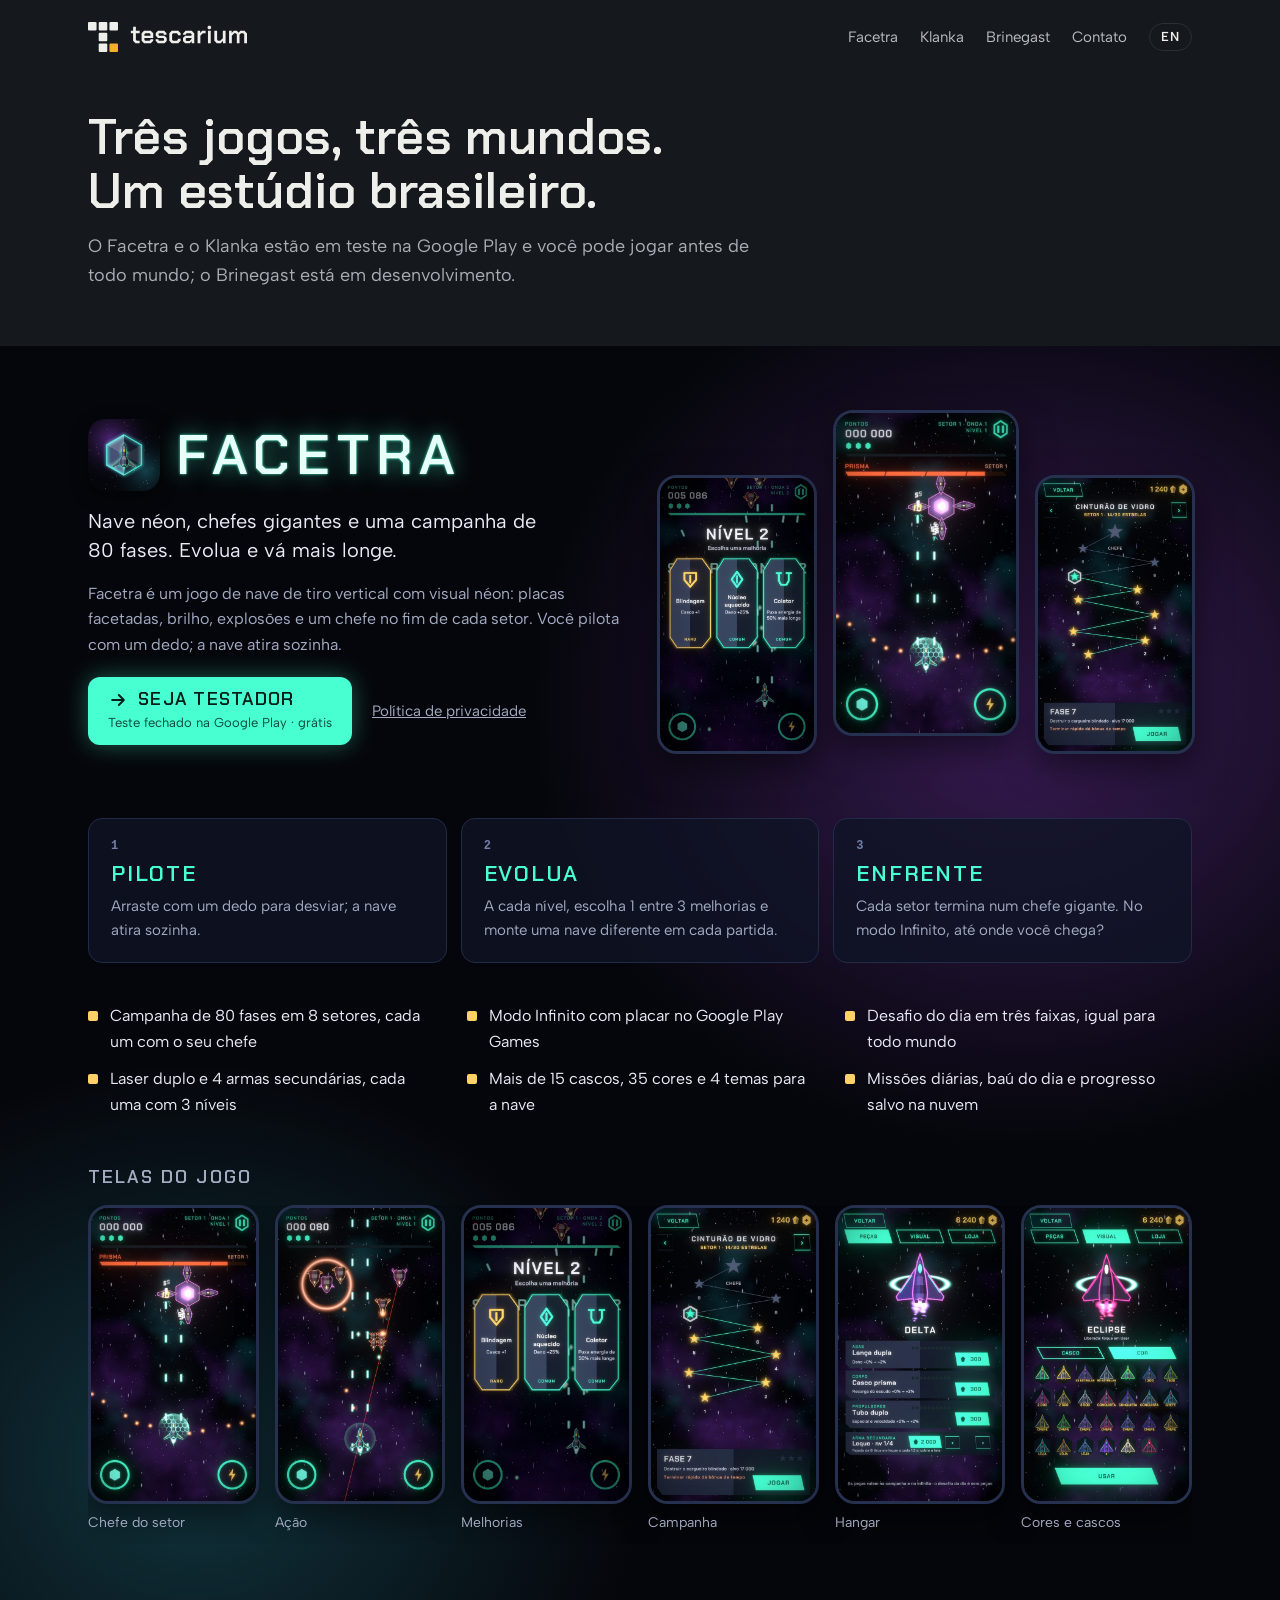
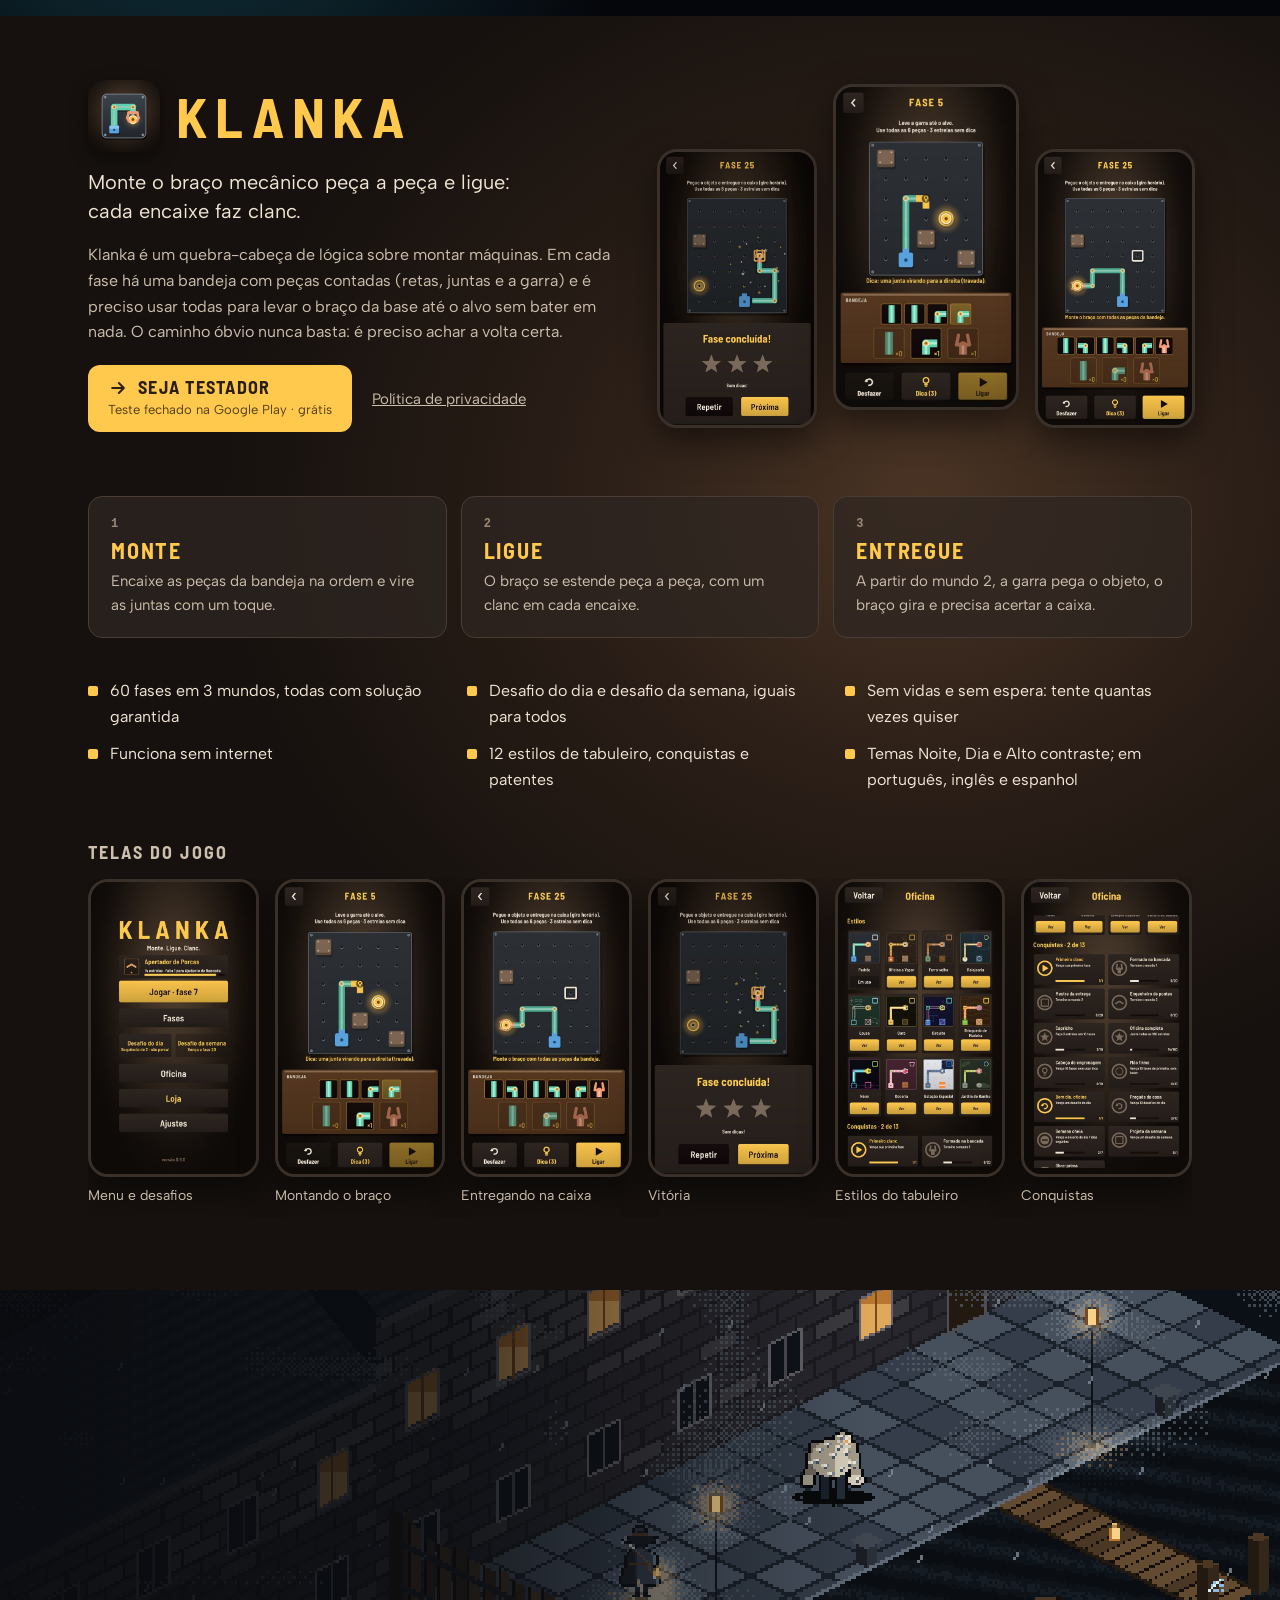
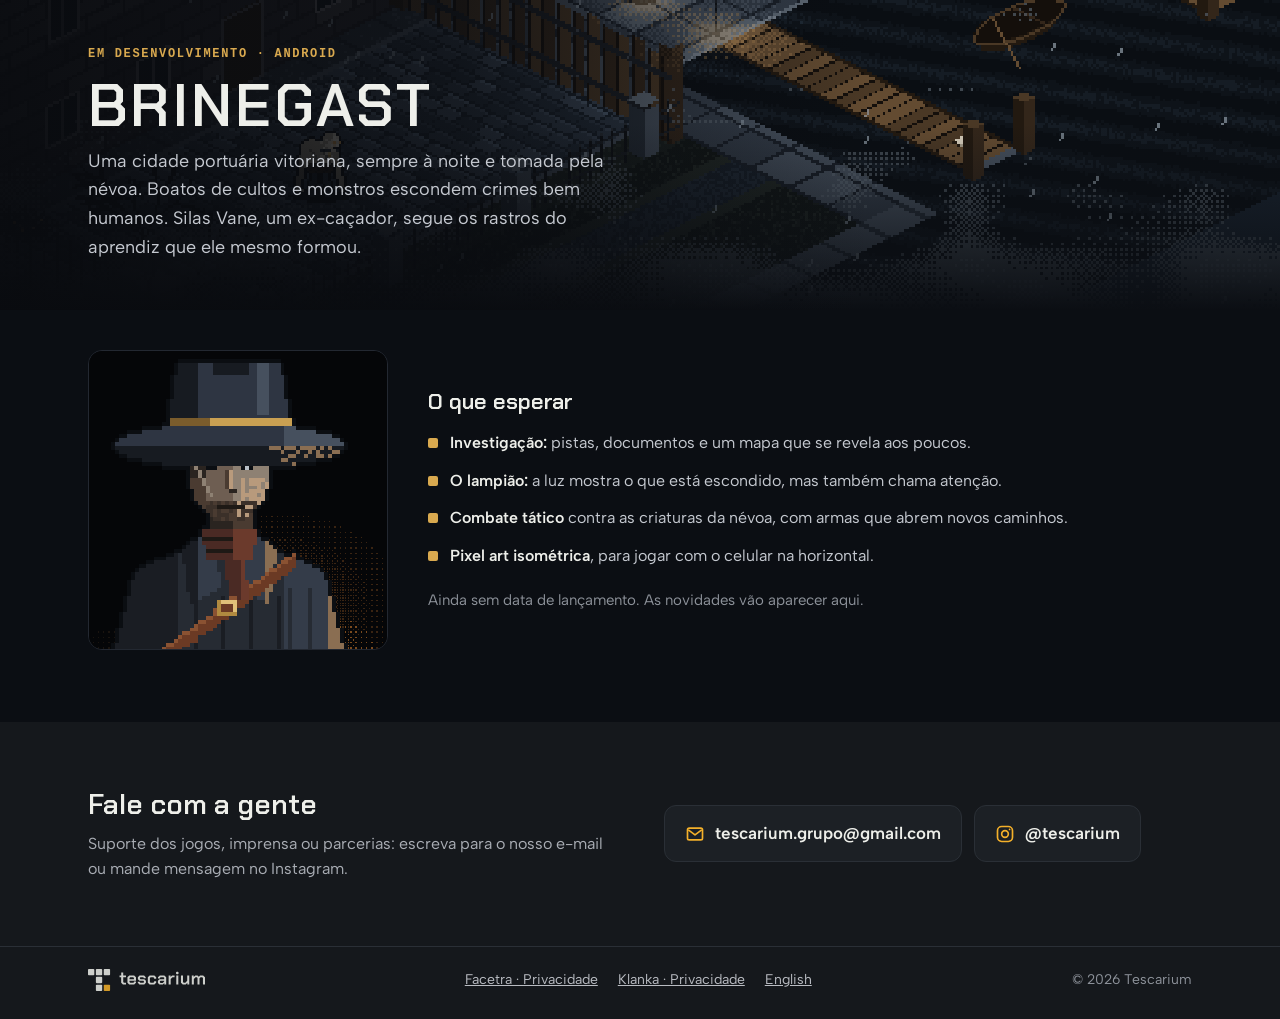
==== commit b4544f1e: "Site: frase de abertura "Tres jogos, tres mundos. Um estudio brasileiro." (pt e en) Co-Authored-By: " ====
--- a/index.html
+++ b/index.html
@@ -43,8 +43,8 @@
 
 <main id="conteudo">
   <section class="wrap studio">
-    <h1>Do quebra-cabeça ao horror gótico: jogos para celular feitos no Brasil.</h1>
-    <p>A Tescarium Games é um estúdio independente. O Facetra e o Klanka estão em teste na Google Play e você pode jogar antes de todo mundo; o Brinegast está em desenvolvimento.</p>
+    <h1>Três jogos, três mundos. Um estúdio brasileiro.</h1>
+    <p>O Facetra e o Klanka estão em teste na Google Play e você pode jogar antes de todo mundo; o Brinegast está em desenvolvimento.</p>
   </section>
 
   <!-- ===== FACETRA ===== -->
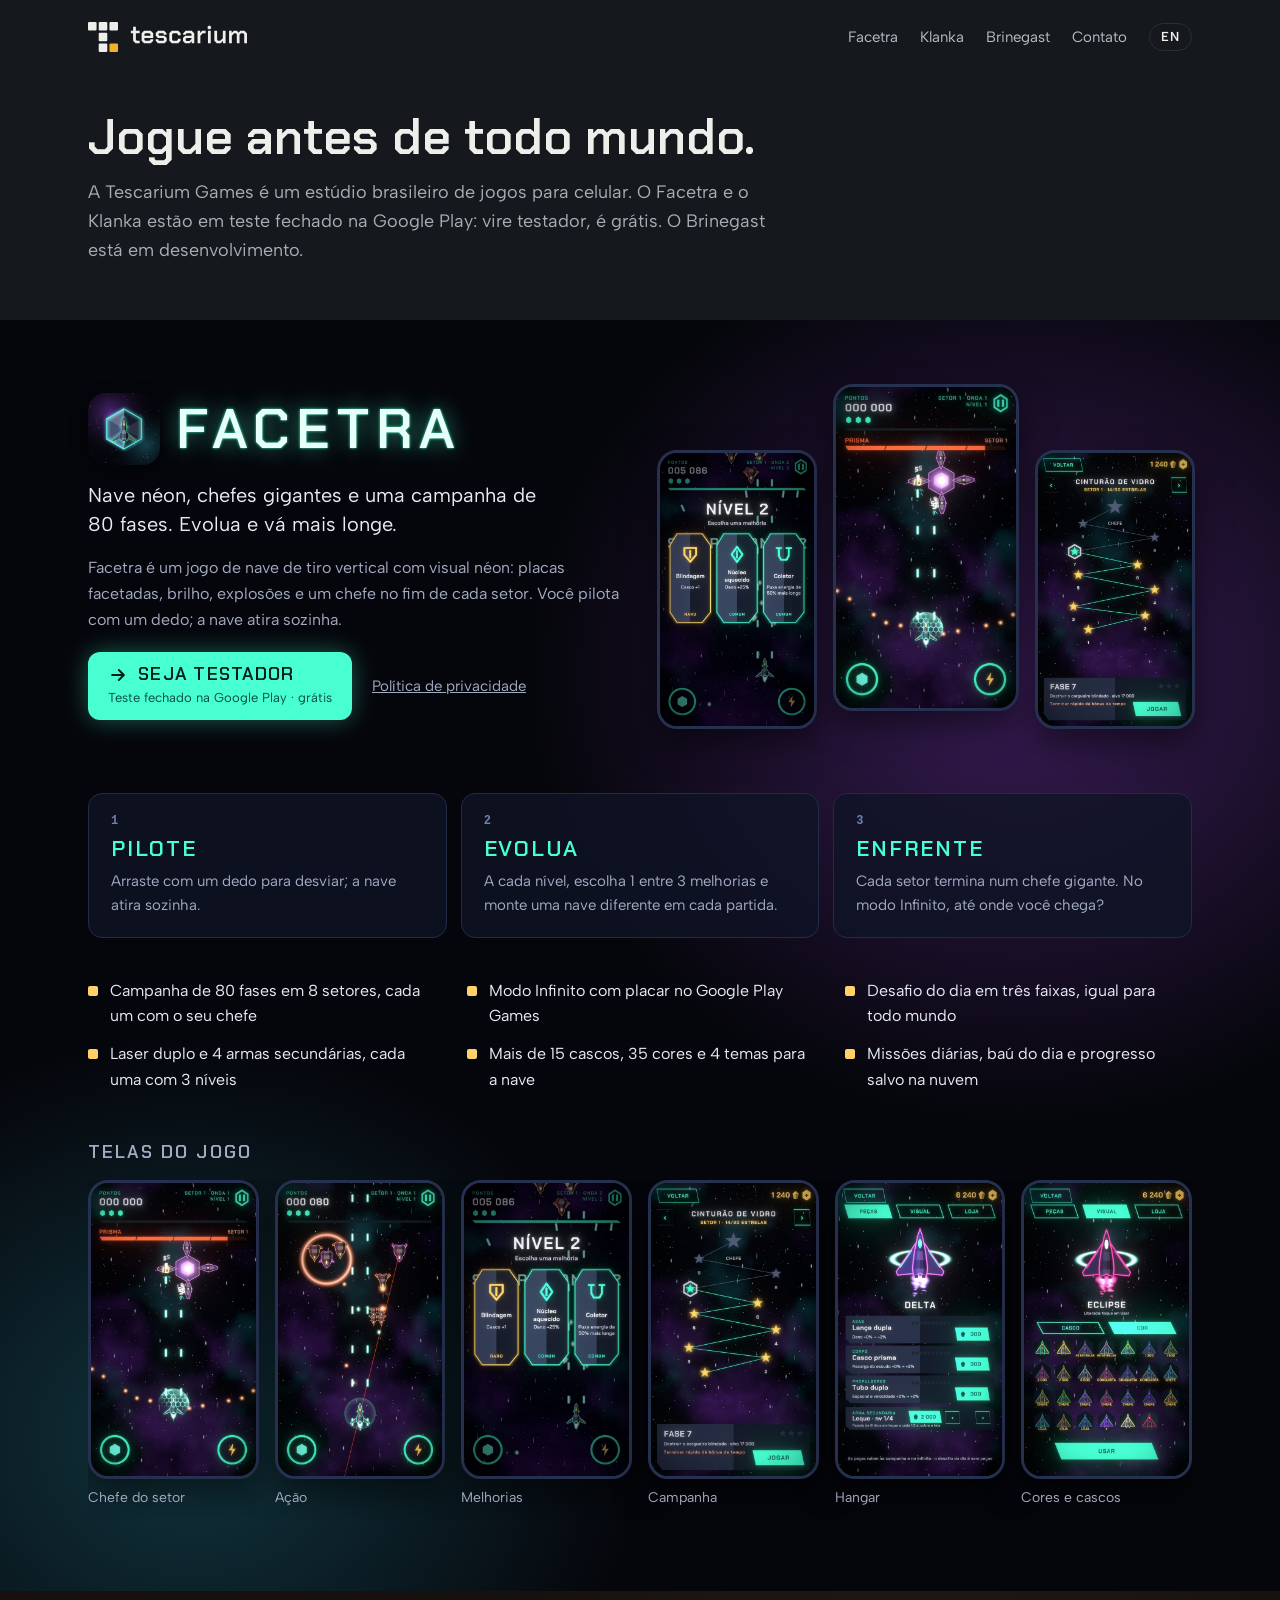
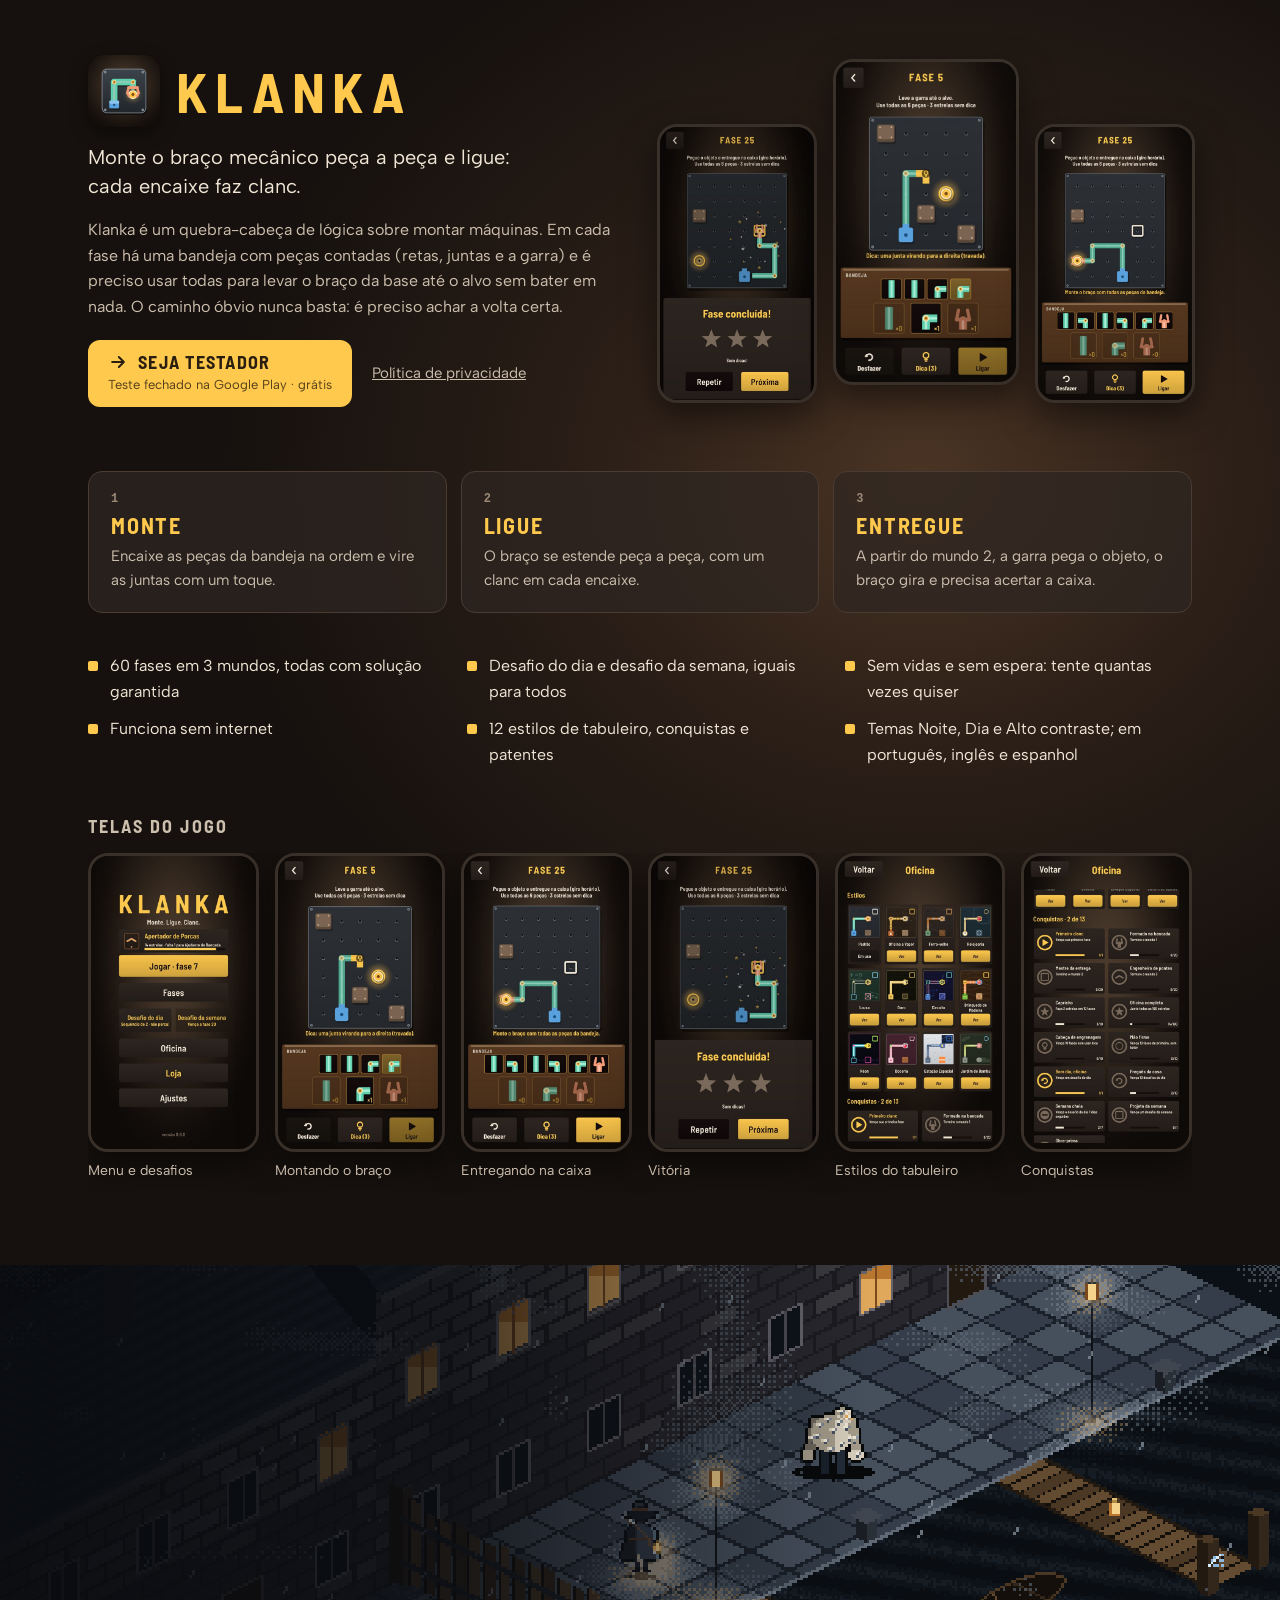
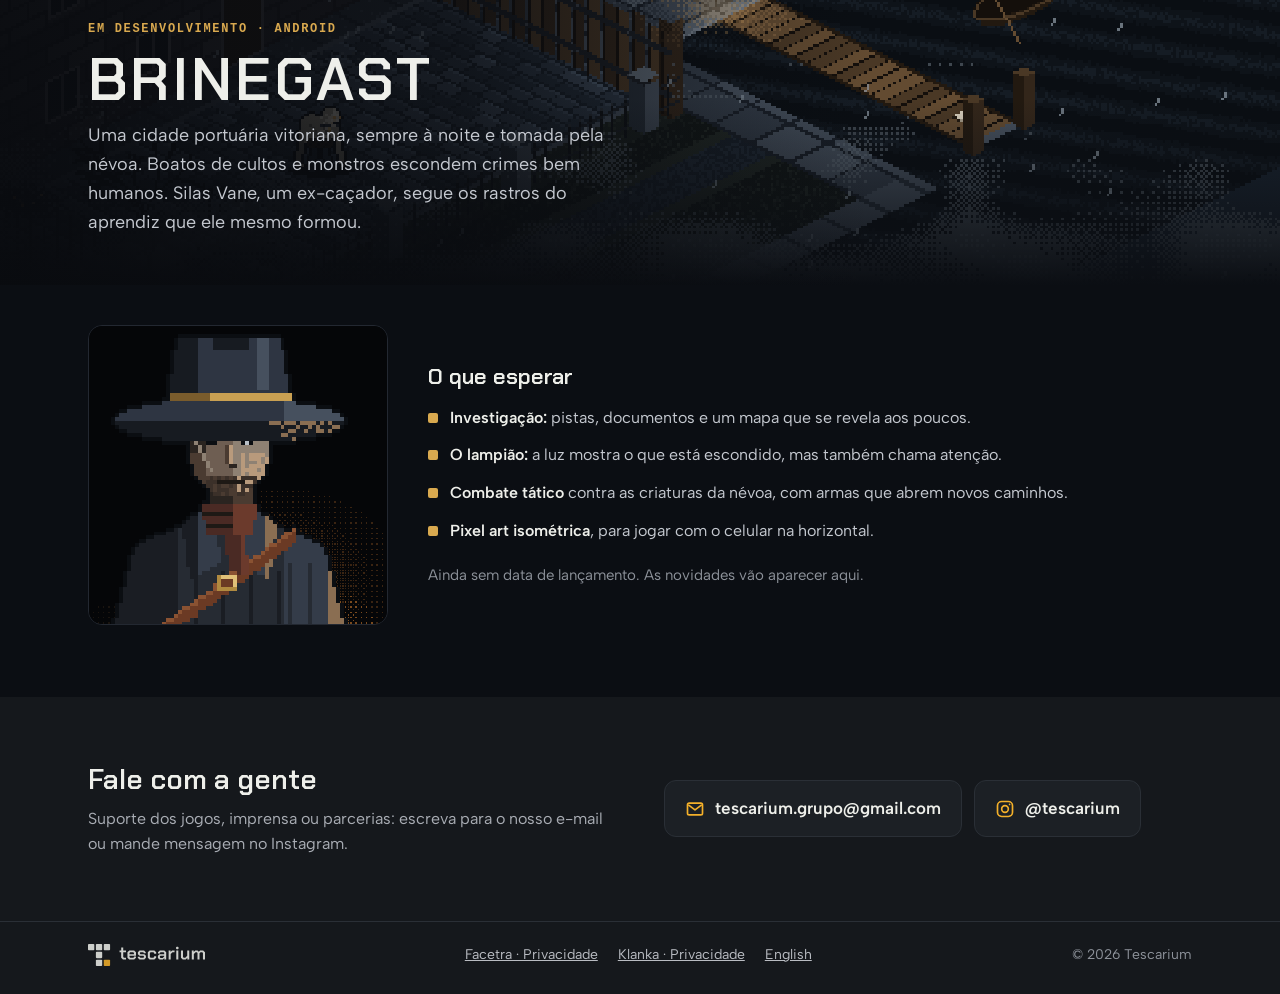
==== commit adca758d: "Site: frase de abertura "Jogue antes de todo mundo." (pt e en) Co-Authored-By: Claude Opus 5.5 <nore" ====
--- a/index.html
+++ b/index.html
@@ -43,8 +43,9 @@
 
 <main id="conteudo">
   <section class="wrap studio">
-    <h1>Três jogos, três mundos. Um estúdio brasileiro.</h1>
-    <p>O Facetra e o Klanka estão em teste na Google Play e você pode jogar antes de todo mundo; o Brinegast está em desenvolvimento.</p>
+    <!-- Frase do período de testes (2026-10-23): trocar no lançamento dos jogos. -->
+    <h1>Jogue antes de todo mundo.</h1>
+    <p>A Tescarium Games é um estúdio brasileiro de jogos para celular. O Facetra e o Klanka estão em teste fechado na Google Play: vire testador, é grátis. O Brinegast está em desenvolvimento.</p>
   </section>
 
   <!-- ===== FACETRA ===== -->
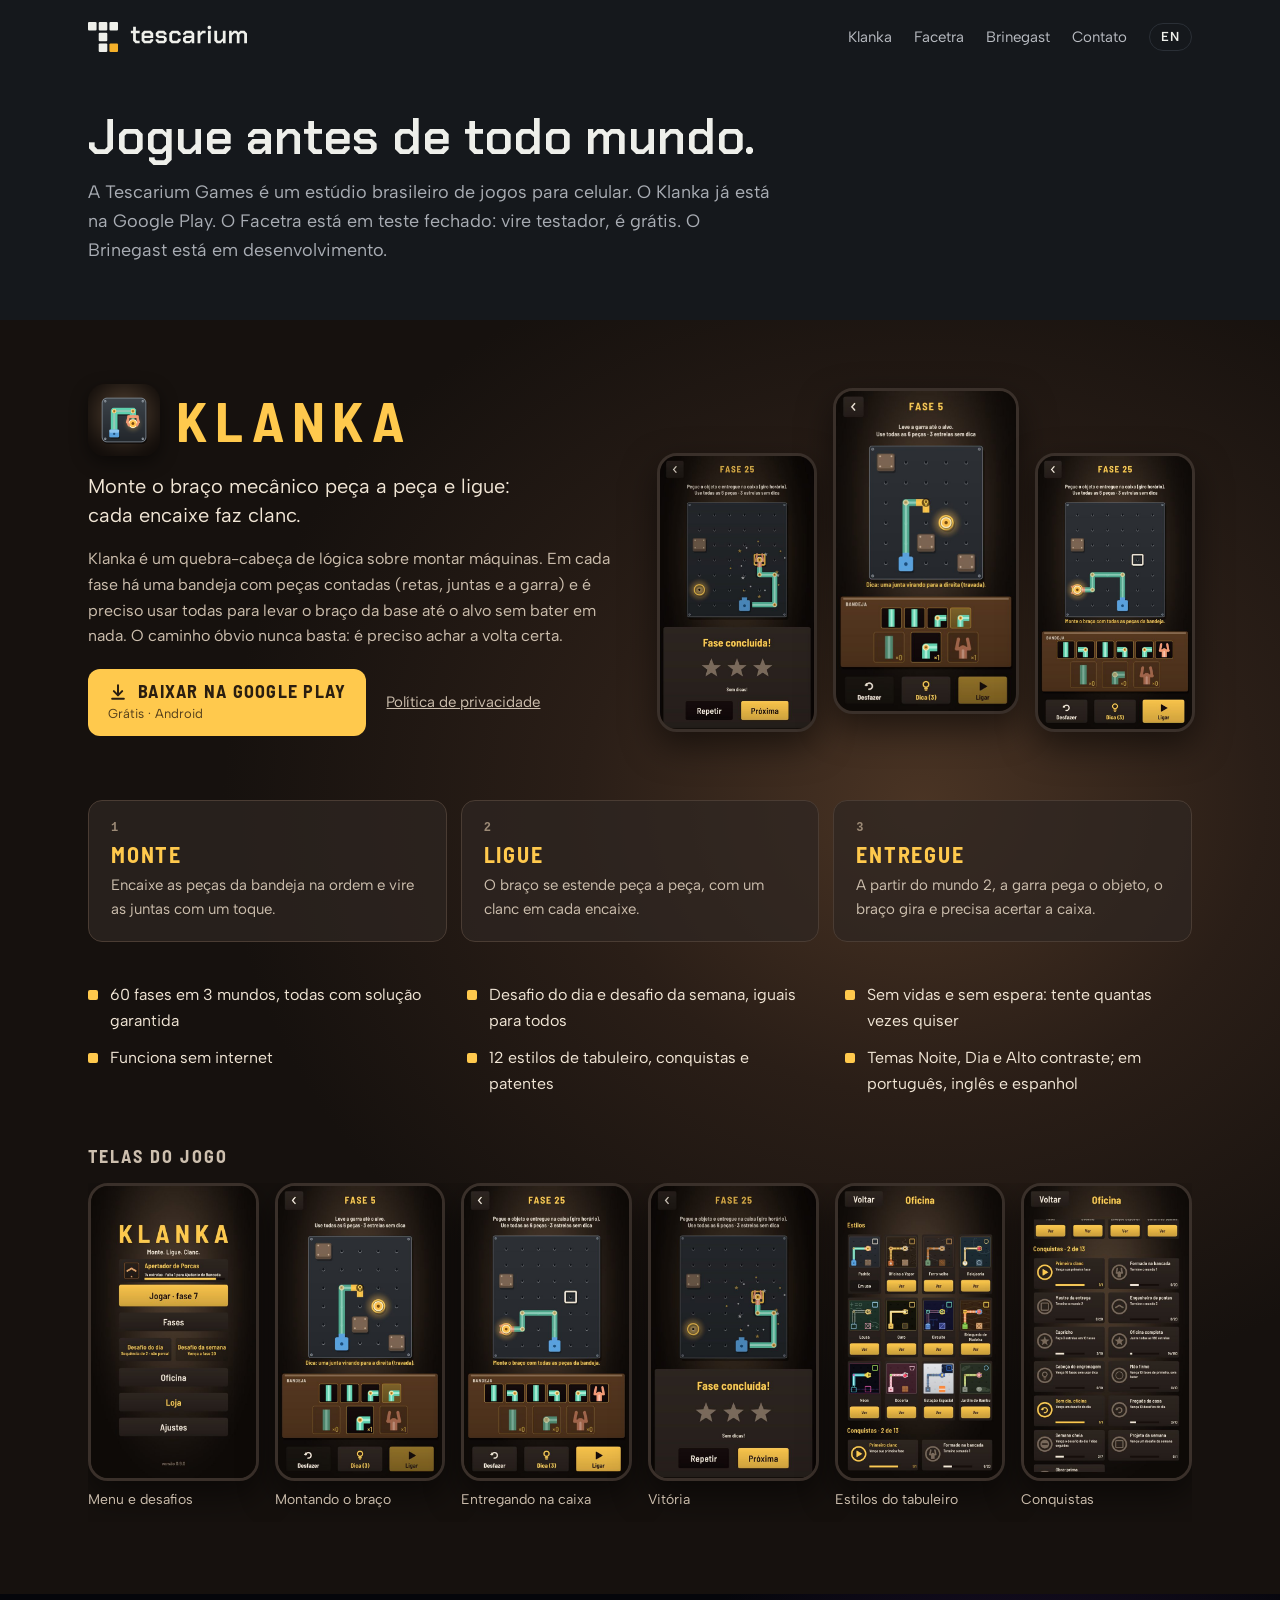
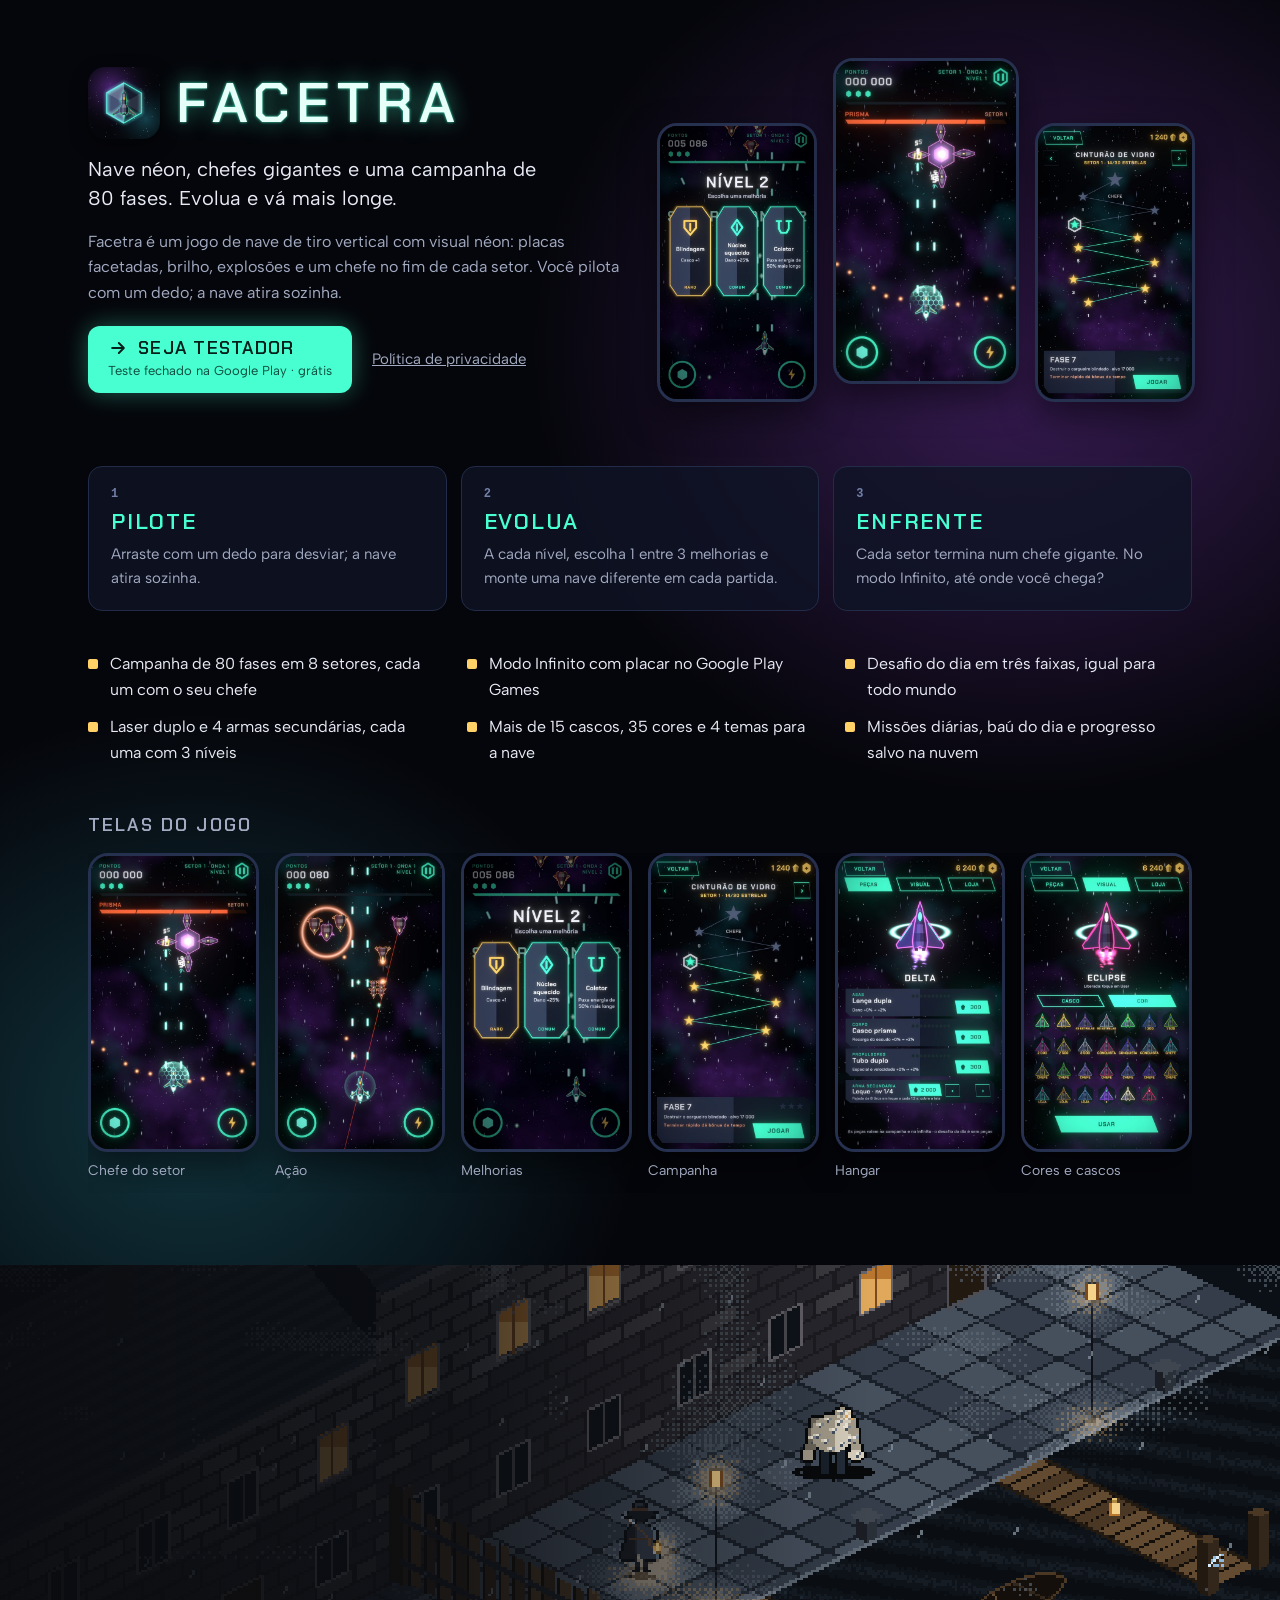
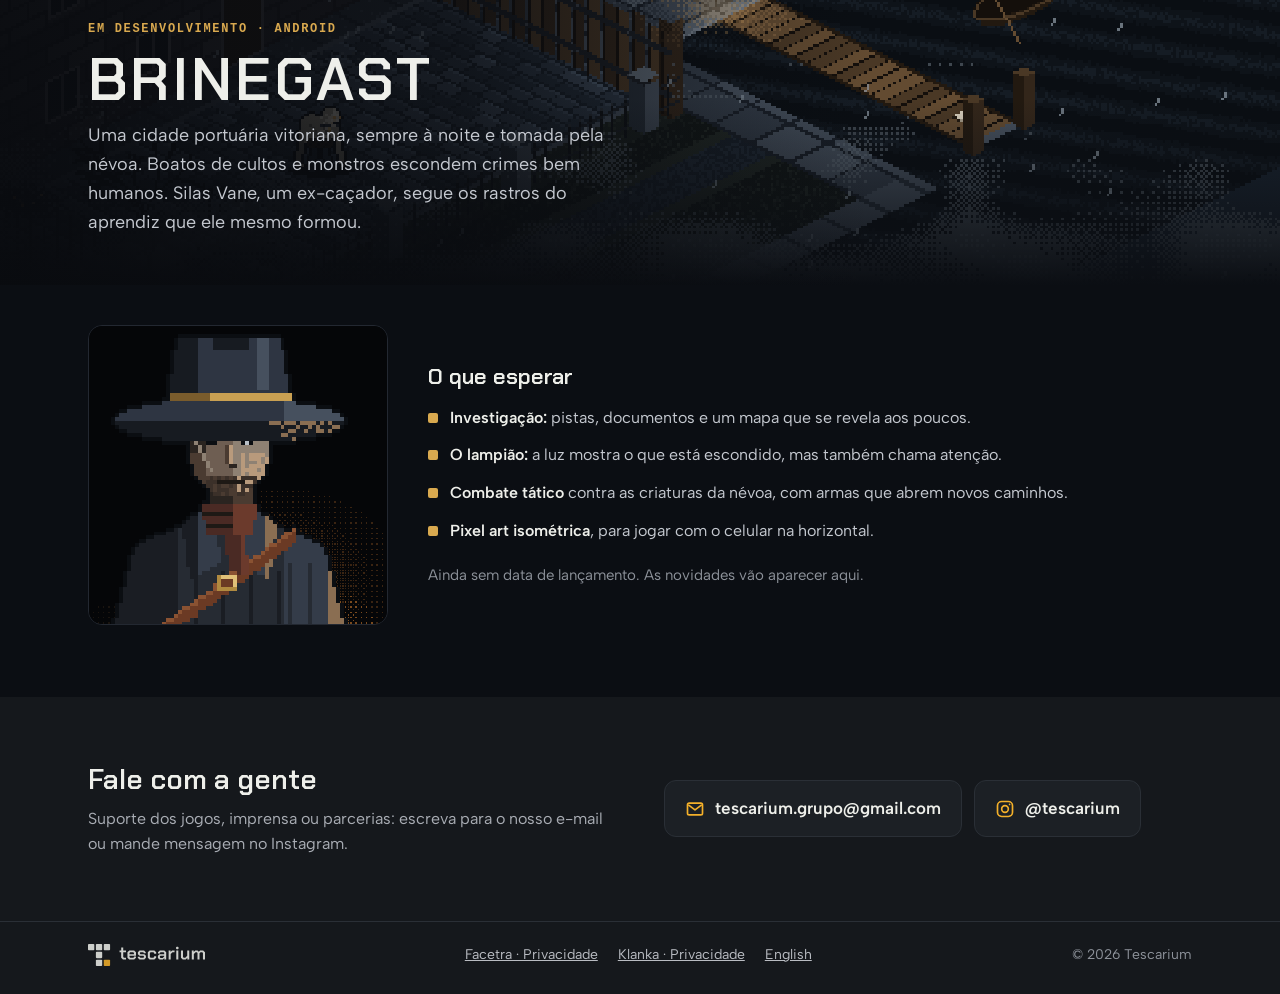
==== commit 521fd954: "Site: Klanka publicado, no topo e com o link da Google Play Botao do Klanka vira o link da loja; Fac" ====
--- a/index.html
+++ b/index.html
@@ -3,16 +3,16 @@
 <head>
 <meta charset="utf-8">
 <meta name="viewport" content="width=device-width, initial-scale=1">
-<title>Tescarium Games · Facetra, Klanka e Brinegast</title>
-<meta name="description" content="Estúdio independente brasileiro de jogos para celular. Facetra, nave de tiro néon, e Klanka, puzzle de montar braços mecânicos, estão em teste na Google Play: seja testador. Brinegast, horror gótico em pixel art, está em desenvolvimento.">
+<title>Tescarium Games · Klanka, Facetra e Brinegast</title>
+<meta name="description" content="Estúdio independente brasileiro de jogos para celular. Klanka, puzzle de montar braços mecânicos, já está na Google Play. Facetra, nave de tiro néon, está em teste: seja testador. Brinegast, horror gótico em pixel art, está em desenvolvimento.">
 <link rel="canonical" href="https://tescarium.github.io/">
 <link rel="alternate" hreflang="pt-BR" href="https://tescarium.github.io/">
 <link rel="alternate" hreflang="en" href="https://tescarium.github.io/en/">
 <link rel="alternate" hreflang="x-default" href="https://tescarium.github.io/en/">
 <meta property="og:type" content="website">
 <meta property="og:site_name" content="Tescarium">
-<meta property="og:title" content="Tescarium Games · Facetra, Klanka e Brinegast">
-<meta property="og:description" content="Facetra e Klanka estão em teste na Google Play: jogue antes de todo mundo. Brinegast está em desenvolvimento.">
+<meta property="og:title" content="Tescarium Games · Klanka, Facetra e Brinegast">
+<meta property="og:description" content="Klanka já está na Google Play. Facetra está em teste: jogue antes de todo mundo. Brinegast está em desenvolvimento.">
 <meta property="og:url" content="https://tescarium.github.io/">
 <meta property="og:image" content="https://tescarium.github.io/img/og.jpg">
 <meta property="og:image:width" content="1200">
@@ -33,8 +33,8 @@
 <header class="wrap top">
   <a class="logo" href="/" aria-label="Tescarium, página inicial"><img src="/img/logo-horizontal-negativo.svg" alt="Tescarium" width="1187" height="224"></a>
   <nav aria-label="Seções">
+    <a href="#klanka">Klanka</a>
     <a href="#facetra">Facetra</a>
-    <a href="#klanka">Klanka</a>
     <a class="opt" href="#brinegast">Brinegast</a>
     <a class="sec" href="#contato">Contato</a>
     <a class="lang" href="/en/" hreflang="en" lang="en">EN</a>
@@ -43,9 +43,59 @@
 
 <main id="conteudo">
   <section class="wrap studio">
-    <!-- Frase do período de testes (2026-10-23): trocar no lançamento dos jogos. -->
+    <!-- Frase do período de testes (2026-10-23): vale para o Facetra; trocar quando ele for lançado. -->
     <h1>Jogue antes de todo mundo.</h1>
-    <p>A Tescarium Games é um estúdio brasileiro de jogos para celular. O Facetra e o Klanka estão em teste fechado na Google Play: vire testador, é grátis. O Brinegast está em desenvolvimento.</p>
+    <p>A Tescarium Games é um estúdio brasileiro de jogos para celular. O Klanka já está na Google Play. O Facetra está em teste fechado: vire testador, é grátis. O Brinegast está em desenvolvimento.</p>
+  </section>
+
+  <!-- ===== KLANKA ===== -->
+  <section class="jogo klanka" id="klanka" aria-labelledby="klanka-titulo">
+    <div class="wrap">
+      <div class="g-hero">
+        <div class="g-text">
+          <div class="g-name"><img src="/img/klanka-icone.png" alt="" width="512" height="512"><h2 id="klanka-titulo">KLANKA</h2></div>
+          <p class="g-lead">Monte o braço mecânico peça a peça e ligue: cada encaixe faz clanc.</p>
+          <p class="g-desc">Klanka é um quebra-cabeça de lógica sobre montar máquinas. Em cada fase há uma bandeja com peças contadas (retas, juntas e a garra) e é preciso usar todas para levar o braço da base até o alvo sem bater em nada. O caminho óbvio nunca basta: é preciso achar a volta certa.</p>
+          <div class="g-actions">
+            <!-- Publicado na Google Play em 2026-11-02. -->
+            <a class="cta" href="https://play.google.com/store/apps/details?id=com.tescarium.klanka"><b><svg viewBox="0 0 24 24" fill="none" stroke="currentColor" stroke-width="2.4" stroke-linecap="round" stroke-linejoin="round" aria-hidden="true"><path d="M12 4v11M7 11l5 5 5-5M5 20h14"/></svg>Baixar na Google Play</b><small>Grátis · Android</small></a>
+            <a href="/klanka/privacidade/">Política de privacidade</a>
+          </div>
+        </div>
+        <div class="phones">
+          <img class="phone" src="/img/klanka-04.jpg" alt="Tela de vitória com três estrelas" width="540" height="960">
+          <img class="phone mid" src="/img/klanka-02.jpg" alt="Fase 5: montando o braço na grade, com a bandeja de peças embaixo" width="540" height="960">
+          <img class="phone" src="/img/klanka-03.jpg" alt="Fase do mundo 2: o braço entrega o objeto na caixa" width="540" height="960">
+        </div>
+      </div>
+
+      <div class="g-how">
+        <div class="step"><i>1</i><b>Monte</b><span>Encaixe as peças da bandeja na ordem e vire as juntas com um toque.</span></div>
+        <div class="step"><i>2</i><b>Ligue</b><span>O braço se estende peça a peça, com um clanc em cada encaixe.</span></div>
+        <div class="step"><i>3</i><b>Entregue</b><span>A partir do mundo 2, a garra pega o objeto, o braço gira e precisa acertar a caixa.</span></div>
+      </div>
+
+      <ul class="g-feats">
+        <li>60 fases em 3 mundos, todas com solução garantida</li>
+        <li>Desafio do dia e desafio da semana, iguais para todos</li>
+        <li>Sem vidas e sem espera: tente quantas vezes quiser</li>
+        <li>Funciona sem internet</li>
+        <li>12 estilos de tabuleiro, conquistas e patentes</li>
+        <li>Temas Noite, Dia e Alto contraste; em português, inglês e espanhol</li>
+      </ul>
+
+      <div class="g-shots">
+        <h3>Telas do jogo</h3>
+        <div class="shots">
+          <figure><img class="phone" src="/img/klanka-01.jpg" alt="" width="540" height="960" loading="lazy"><figcaption>Menu e desafios</figcaption></figure>
+          <figure><img class="phone" src="/img/klanka-02.jpg" alt="" width="540" height="960" loading="lazy"><figcaption>Montando o braço</figcaption></figure>
+          <figure><img class="phone" src="/img/klanka-03.jpg" alt="" width="540" height="960" loading="lazy"><figcaption>Entregando na caixa</figcaption></figure>
+          <figure><img class="phone" src="/img/klanka-04.jpg" alt="" width="540" height="960" loading="lazy"><figcaption>Vitória</figcaption></figure>
+          <figure><img class="phone" src="/img/klanka-05.jpg" alt="" width="540" height="960" loading="lazy"><figcaption>Estilos do tabuleiro</figcaption></figure>
+          <figure><img class="phone" src="/img/klanka-06.jpg" alt="" width="540" height="960" loading="lazy"><figcaption>Conquistas</figcaption></figure>
+        </div>
+      </div>
+    </div>
   </section>
 
   <!-- ===== FACETRA ===== -->
@@ -53,7 +103,7 @@
     <div class="wrap">
       <div class="g-hero">
         <div class="g-text">
-          <div class="g-name"><img src="/img/facetra-icone.png" alt="" width="256" height="256"><h2 id="facetra-titulo">FACETRA</h2></div>
+          <div class="g-name"><img src="/img/facetra-icone.png" alt="" width="256" height="256" loading="lazy"><h2 id="facetra-titulo">FACETRA</h2></div>
           <p class="g-lead">Nave néon, chefes gigantes e uma campanha de 80 fases. Evolua e vá mais longe.</p>
           <p class="g-desc">Facetra é um jogo de nave de tiro vertical com visual néon: placas facetadas, brilho, explosões e um chefe no fim de cada setor. Você pilota com um dedo; a nave atira sozinha.</p>
           <div class="g-actions">
@@ -63,9 +113,9 @@
           </div>
         </div>
         <div class="phones">
-          <img class="phone" src="/img/facetra-03.jpg" alt="Escolha de 1 entre 3 melhorias ao subir de nível" width="540" height="960">
-          <img class="phone mid" src="/img/facetra-01.jpg" alt="Batalha contra o chefe Prisma, com a nave protegida pelo escudo" width="540" height="960">
-          <img class="phone" src="/img/facetra-04.jpg" alt="Mapa da campanha com as fases do setor" width="540" height="960">
+          <img class="phone" src="/img/facetra-03.jpg" alt="Escolha de 1 entre 3 melhorias ao subir de nível" width="540" height="960" loading="lazy">
+          <img class="phone mid" src="/img/facetra-01.jpg" alt="Batalha contra o chefe Prisma, com a nave protegida pelo escudo" width="540" height="960" loading="lazy">
+          <img class="phone" src="/img/facetra-04.jpg" alt="Mapa da campanha com as fases do setor" width="540" height="960" loading="lazy">
         </div>
       </div>
 
@@ -93,56 +143,6 @@
           <figure><img class="phone" src="/img/facetra-04.jpg" alt="" width="540" height="960" loading="lazy"><figcaption>Campanha</figcaption></figure>
           <figure><img class="phone" src="/img/facetra-05.jpg" alt="" width="540" height="960" loading="lazy"><figcaption>Hangar</figcaption></figure>
           <figure><img class="phone" src="/img/facetra-06.jpg" alt="" width="540" height="960" loading="lazy"><figcaption>Cores e cascos</figcaption></figure>
-        </div>
-      </div>
-    </div>
-  </section>
-
-  <!-- ===== KLANKA ===== -->
-  <section class="jogo klanka" id="klanka" aria-labelledby="klanka-titulo">
-    <div class="wrap">
-      <div class="g-hero">
-        <div class="g-text">
-          <div class="g-name"><img src="/img/klanka-icone.png" alt="" width="512" height="512" loading="lazy"><h2 id="klanka-titulo">KLANKA</h2></div>
-          <p class="g-lead">Monte o braço mecânico peça a peça e ligue: cada encaixe faz clanc.</p>
-          <p class="g-desc">Klanka é um quebra-cabeça de lógica sobre montar máquinas. Em cada fase há uma bandeja com peças contadas (retas, juntas e a garra) e é preciso usar todas para levar o braço da base até o alvo sem bater em nada. O caminho óbvio nunca basta: é preciso achar a volta certa.</p>
-          <div class="g-actions">
-            <!-- Quando o jogo for publicado: trocar pelo link da loja (https://play.google.com/store/apps/details?id=com.tescarium.klanka) e pelo texto "Baixar na Google Play". -->
-            <a class="cta" href="/klanka/testar/"><b><svg viewBox="0 0 24 24" fill="none" stroke="currentColor" stroke-width="2.4" stroke-linecap="round" stroke-linejoin="round" aria-hidden="true"><path d="M5 12h14M13 6l6 6-6 6"/></svg>Seja testador</b><small>Teste fechado na Google Play · grátis</small></a>
-            <a href="/klanka/privacidade/">Política de privacidade</a>
-          </div>
-        </div>
-        <div class="phones">
-          <img class="phone" src="/img/klanka-04.jpg" alt="Tela de vitória com três estrelas" width="540" height="960" loading="lazy">
-          <img class="phone mid" src="/img/klanka-02.jpg" alt="Fase 5: montando o braço na grade, com a bandeja de peças embaixo" width="540" height="960" loading="lazy">
-          <img class="phone" src="/img/klanka-03.jpg" alt="Fase do mundo 2: o braço entrega o objeto na caixa" width="540" height="960" loading="lazy">
-        </div>
-      </div>
-
-      <div class="g-how">
-        <div class="step"><i>1</i><b>Monte</b><span>Encaixe as peças da bandeja na ordem e vire as juntas com um toque.</span></div>
-        <div class="step"><i>2</i><b>Ligue</b><span>O braço se estende peça a peça, com um clanc em cada encaixe.</span></div>
-        <div class="step"><i>3</i><b>Entregue</b><span>A partir do mundo 2, a garra pega o objeto, o braço gira e precisa acertar a caixa.</span></div>
-      </div>
-
-      <ul class="g-feats">
-        <li>60 fases em 3 mundos, todas com solução garantida</li>
-        <li>Desafio do dia e desafio da semana, iguais para todos</li>
-        <li>Sem vidas e sem espera: tente quantas vezes quiser</li>
-        <li>Funciona sem internet</li>
-        <li>12 estilos de tabuleiro, conquistas e patentes</li>
-        <li>Temas Noite, Dia e Alto contraste; em português, inglês e espanhol</li>
-      </ul>
-
-      <div class="g-shots">
-        <h3>Telas do jogo</h3>
-        <div class="shots">
-          <figure><img class="phone" src="/img/klanka-01.jpg" alt="" width="540" height="960" loading="lazy"><figcaption>Menu e desafios</figcaption></figure>
-          <figure><img class="phone" src="/img/klanka-02.jpg" alt="" width="540" height="960" loading="lazy"><figcaption>Montando o braço</figcaption></figure>
-          <figure><img class="phone" src="/img/klanka-03.jpg" alt="" width="540" height="960" loading="lazy"><figcaption>Entregando na caixa</figcaption></figure>
-          <figure><img class="phone" src="/img/klanka-04.jpg" alt="" width="540" height="960" loading="lazy"><figcaption>Vitória</figcaption></figure>
-          <figure><img class="phone" src="/img/klanka-05.jpg" alt="" width="540" height="960" loading="lazy"><figcaption>Estilos do tabuleiro</figcaption></figure>
-          <figure><img class="phone" src="/img/klanka-06.jpg" alt="" width="540" height="960" loading="lazy"><figcaption>Conquistas</figcaption></figure>
         </div>
       </div>
     </div>
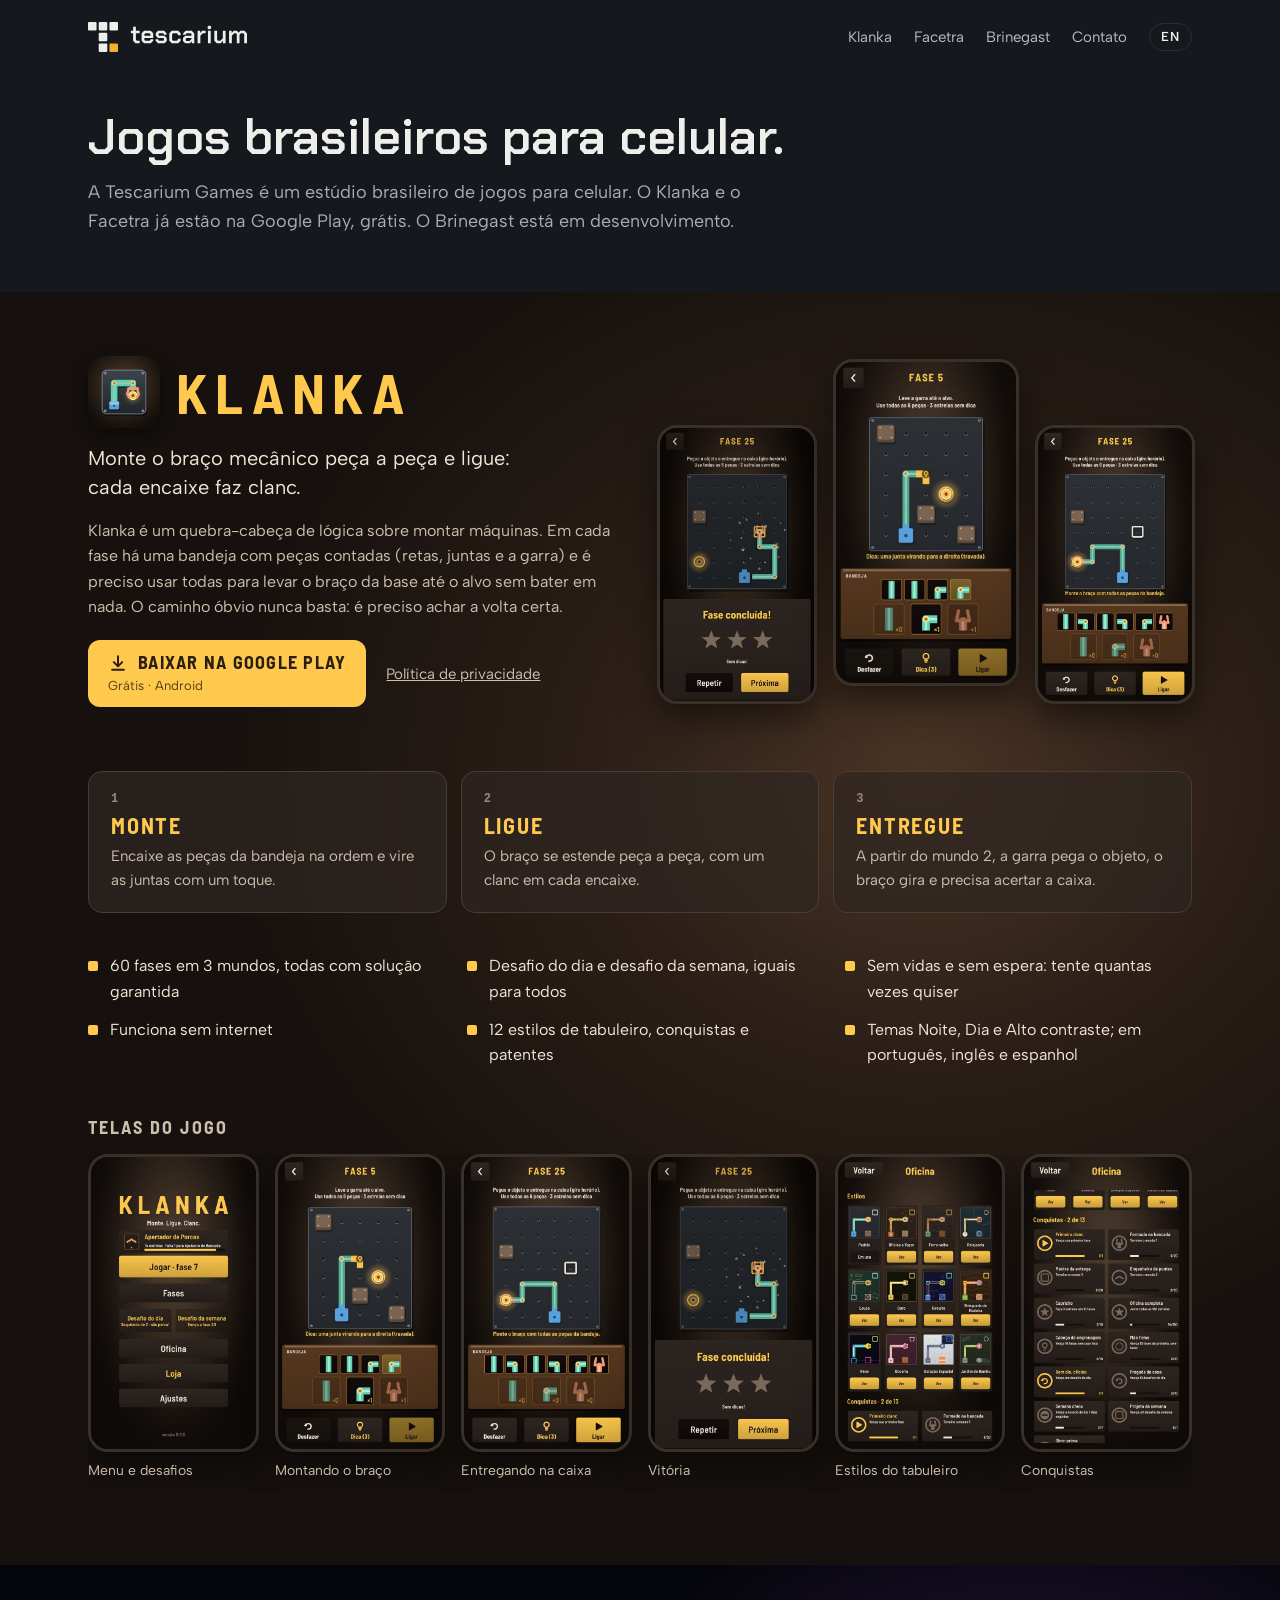
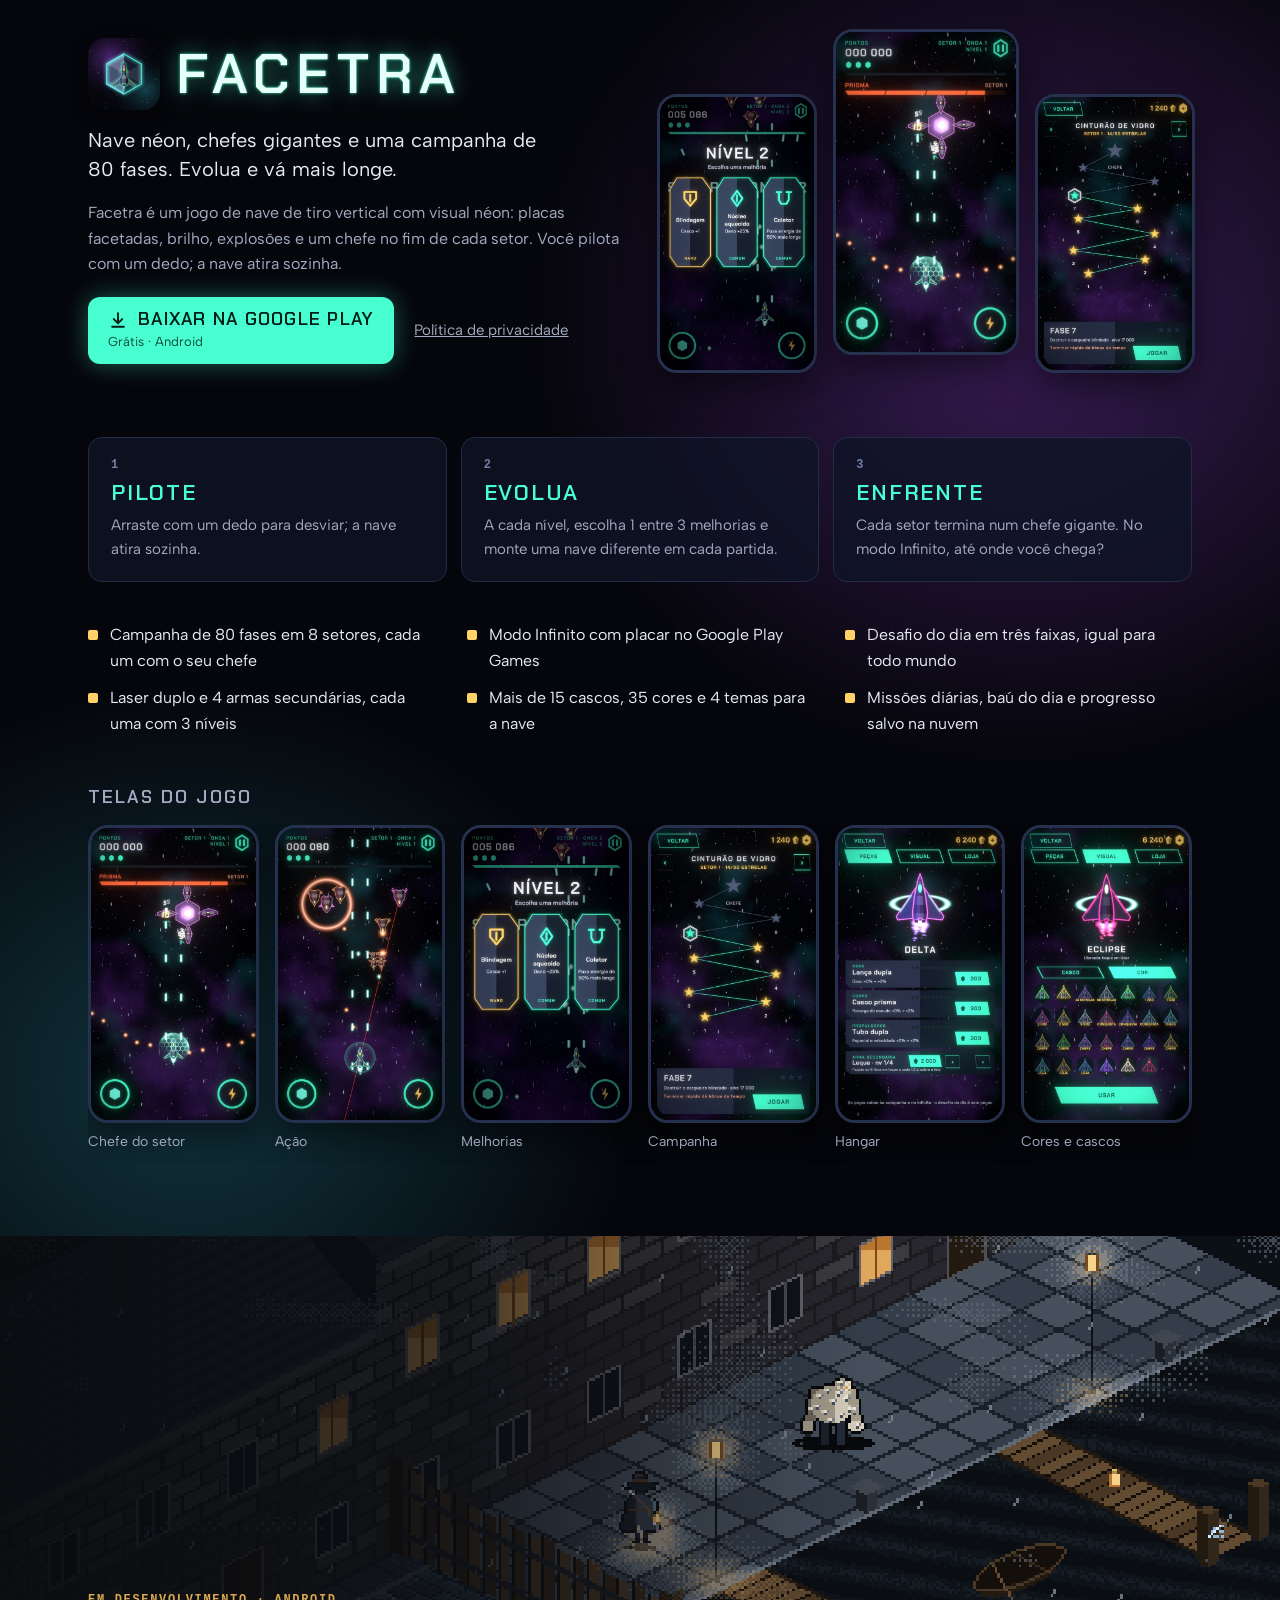
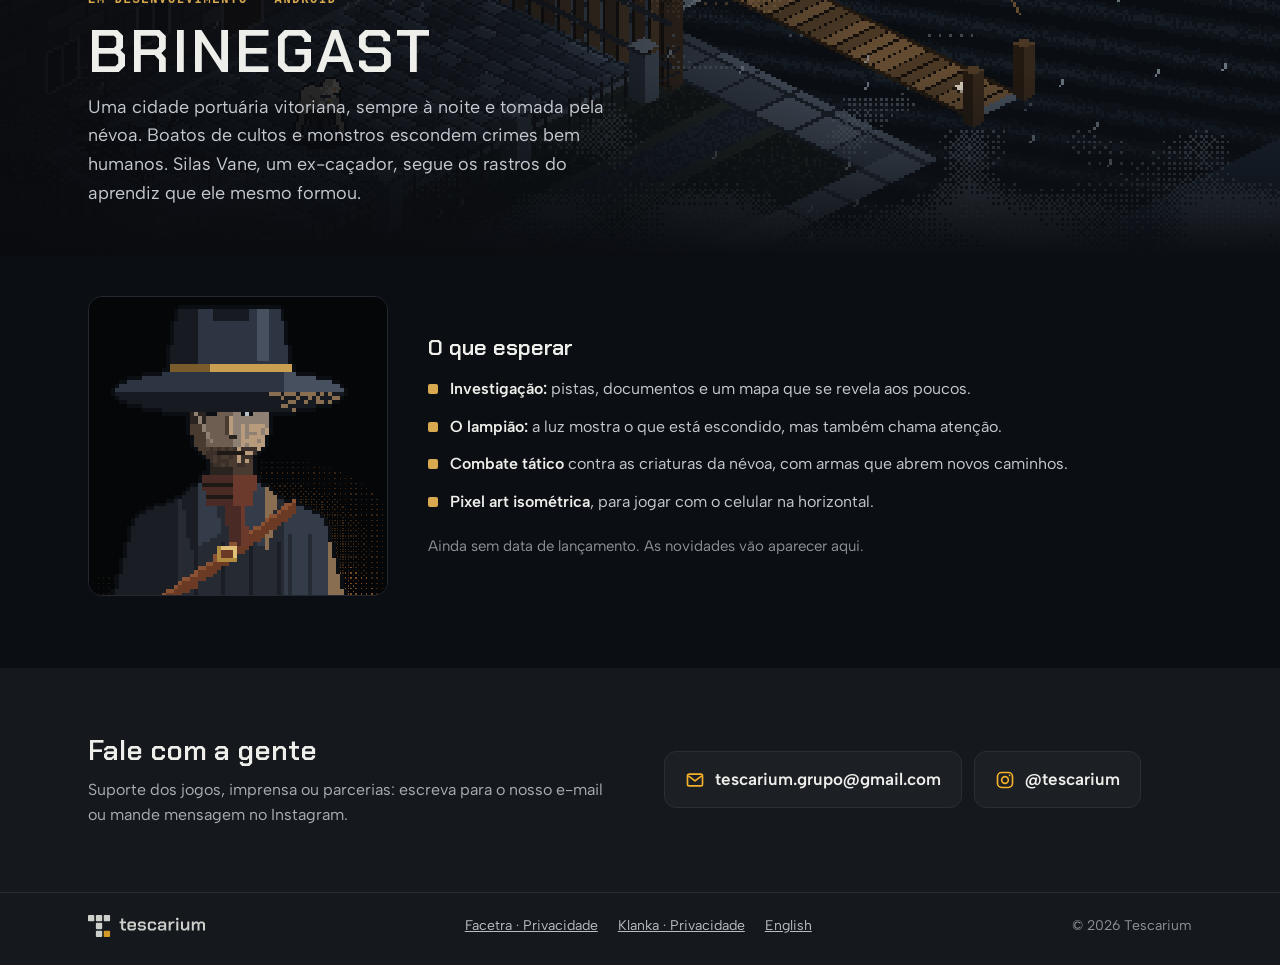
==== commit 2ea4cb80: "site: Facetra na Google Play (botão da loja no lugar do Seja testador) Co-Authored-By: Claude Opus 5" ====
--- a/index.html
+++ b/index.html
@@ -4,7 +4,7 @@
 <meta charset="utf-8">
 <meta name="viewport" content="width=device-width, initial-scale=1">
 <title>Tescarium Games · Klanka, Facetra e Brinegast</title>
-<meta name="description" content="Estúdio independente brasileiro de jogos para celular. Klanka, puzzle de montar braços mecânicos, já está na Google Play. Facetra, nave de tiro néon, está em teste: seja testador. Brinegast, horror gótico em pixel art, está em desenvolvimento.">
+<meta name="description" content="Estúdio independente brasileiro de jogos para celular. Klanka, puzzle de montar braços mecânicos, já está na Google Play. Facetra, nave de tiro néon, também está na Google Play. Brinegast, horror gótico em pixel art, está em desenvolvimento.">
 <link rel="canonical" href="https://tescarium.github.io/">
 <link rel="alternate" hreflang="pt-BR" href="https://tescarium.github.io/">
 <link rel="alternate" hreflang="en" href="https://tescarium.github.io/en/">
@@ -12,7 +12,7 @@
 <meta property="og:type" content="website">
 <meta property="og:site_name" content="Tescarium">
 <meta property="og:title" content="Tescarium Games · Klanka, Facetra e Brinegast">
-<meta property="og:description" content="Klanka já está na Google Play. Facetra está em teste: jogue antes de todo mundo. Brinegast está em desenvolvimento.">
+<meta property="og:description" content="Klanka e Facetra já estão na Google Play. Brinegast está em desenvolvimento.">
 <meta property="og:url" content="https://tescarium.github.io/">
 <meta property="og:image" content="https://tescarium.github.io/img/og.jpg">
 <meta property="og:image:width" content="1200">
@@ -43,9 +43,9 @@
 
 <main id="conteudo">
   <section class="wrap studio">
-    <!-- Frase do período de testes (2026-10-23): vale para o Facetra; trocar quando ele for lançado. -->
-    <h1>Jogue antes de todo mundo.</h1>
-    <p>A Tescarium Games é um estúdio brasileiro de jogos para celular. O Klanka já está na Google Play. O Facetra está em teste fechado: vire testador, é grátis. O Brinegast está em desenvolvimento.</p>
+    <!-- Frase trocada no lançamento do Facetra (2026-11-10). -->
+    <h1>Jogos brasileiros para celular.</h1>
+    <p>A Tescarium Games é um estúdio brasileiro de jogos para celular. O Klanka e o Facetra já estão na Google Play, grátis. O Brinegast está em desenvolvimento.</p>
   </section>
 
   <!-- ===== KLANKA ===== -->
@@ -107,8 +107,8 @@
           <p class="g-lead">Nave néon, chefes gigantes e uma campanha de 80 fases. Evolua e vá mais longe.</p>
           <p class="g-desc">Facetra é um jogo de nave de tiro vertical com visual néon: placas facetadas, brilho, explosões e um chefe no fim de cada setor. Você pilota com um dedo; a nave atira sozinha.</p>
           <div class="g-actions">
-            <!-- Quando o jogo for publicado: trocar pelo link da loja (https://play.google.com/store/apps/details?id=com.tescarium.facetra) e pelo texto "Baixar na Google Play". -->
-            <a class="cta" href="/facetra/testar/"><b><svg viewBox="0 0 24 24" fill="none" stroke="currentColor" stroke-width="2.4" stroke-linecap="round" stroke-linejoin="round" aria-hidden="true"><path d="M5 12h14M13 6l6 6-6 6"/></svg>Seja testador</b><small>Teste fechado na Google Play · grátis</small></a>
+            <!-- Publicado na Google Play em 2026-11-10. -->
+            <a class="cta" href="https://play.google.com/store/apps/details?id=com.tescarium.facetra"><b><svg viewBox="0 0 24 24" fill="none" stroke="currentColor" stroke-width="2.4" stroke-linecap="round" stroke-linejoin="round" aria-hidden="true"><path d="M12 4v11M7 11l5 5 5-5M5 20h14"/></svg>Baixar na Google Play</b><small>Grátis · Android</small></a>
             <a href="/facetra/privacidade/">Política de privacidade</a>
           </div>
         </div>
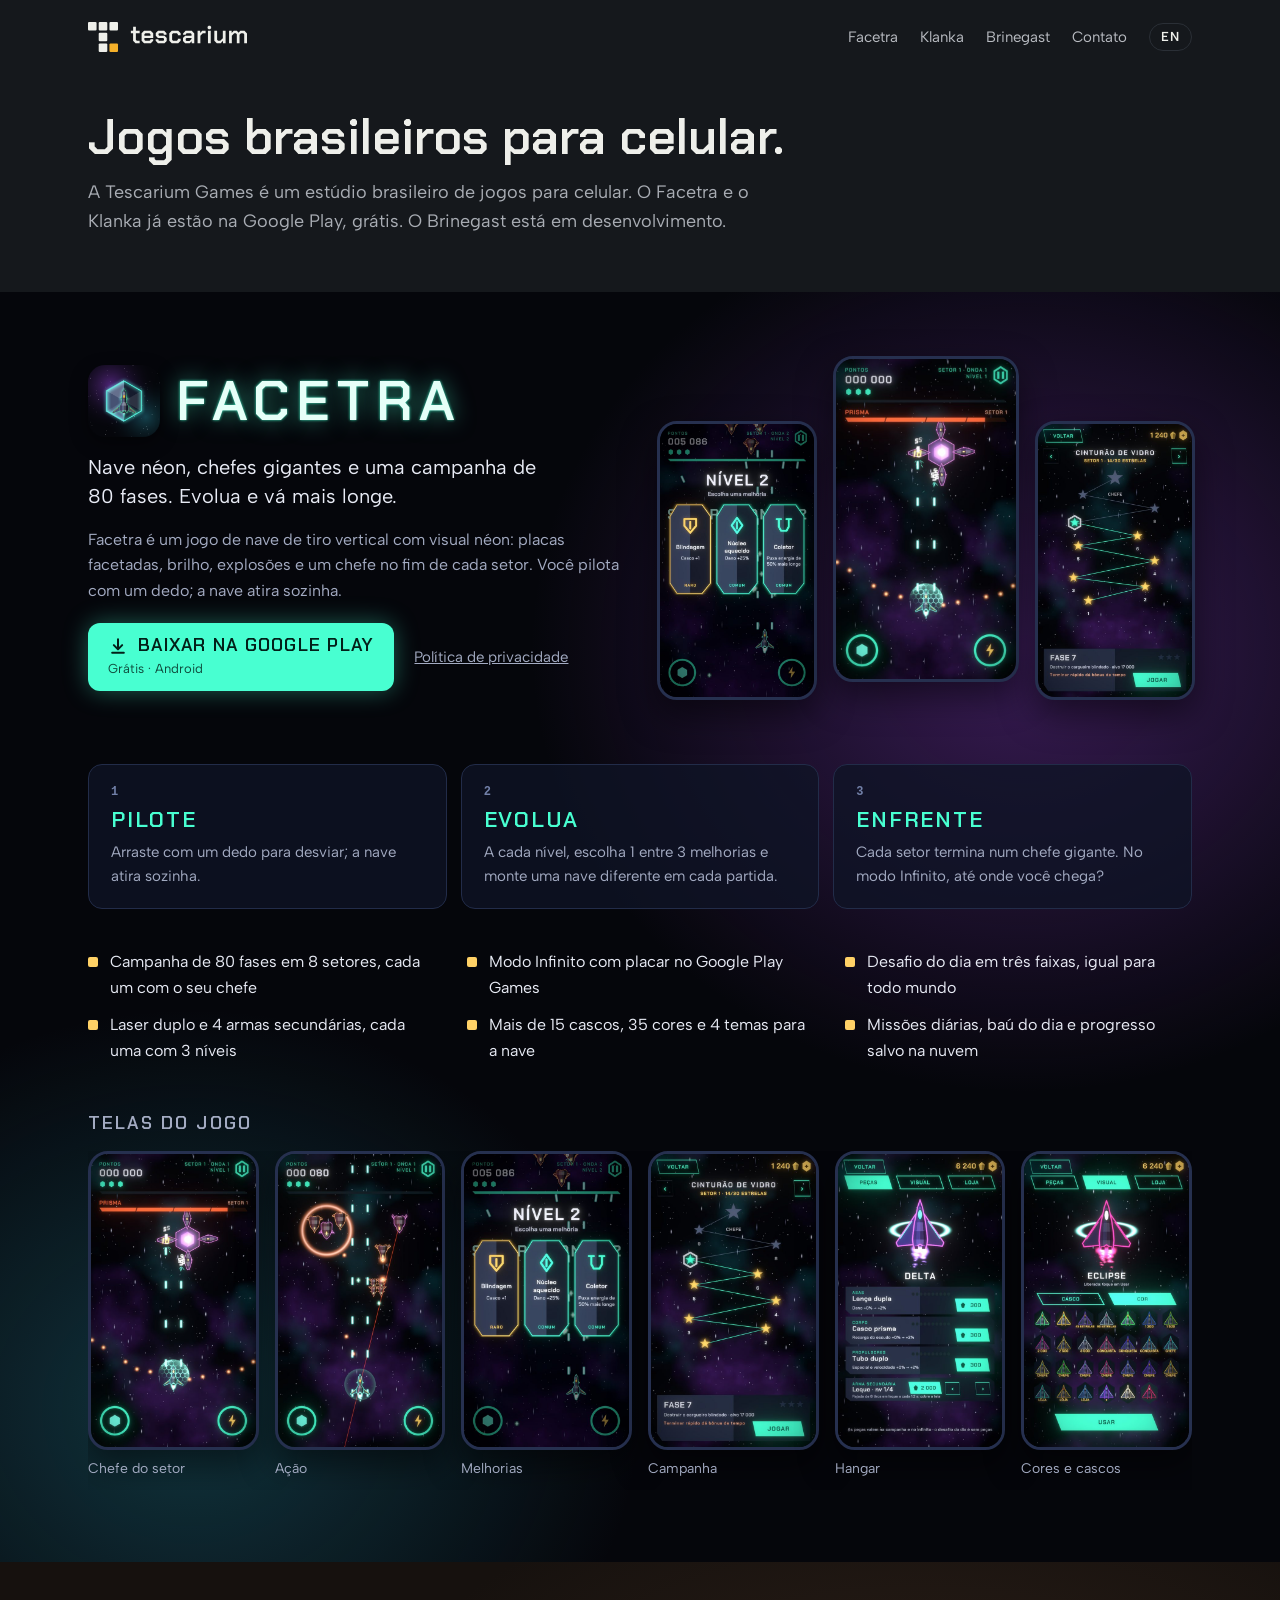
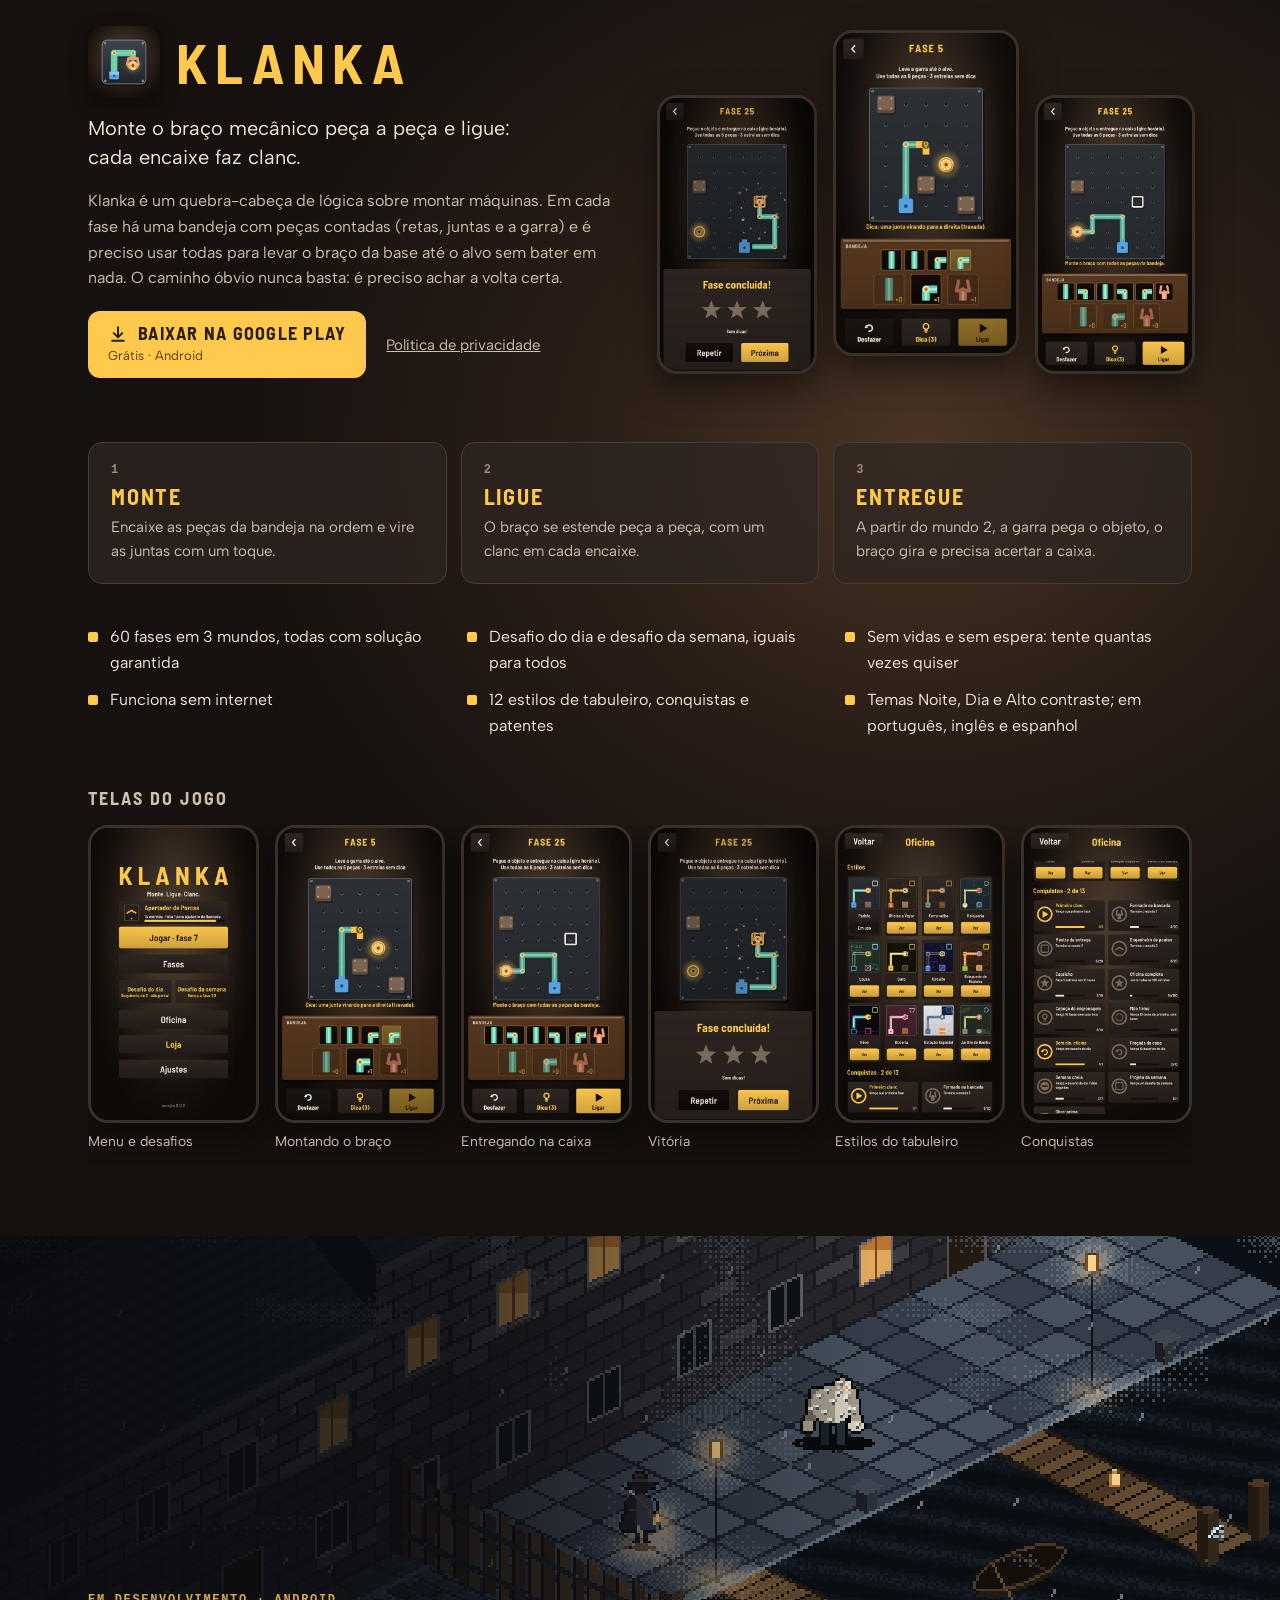
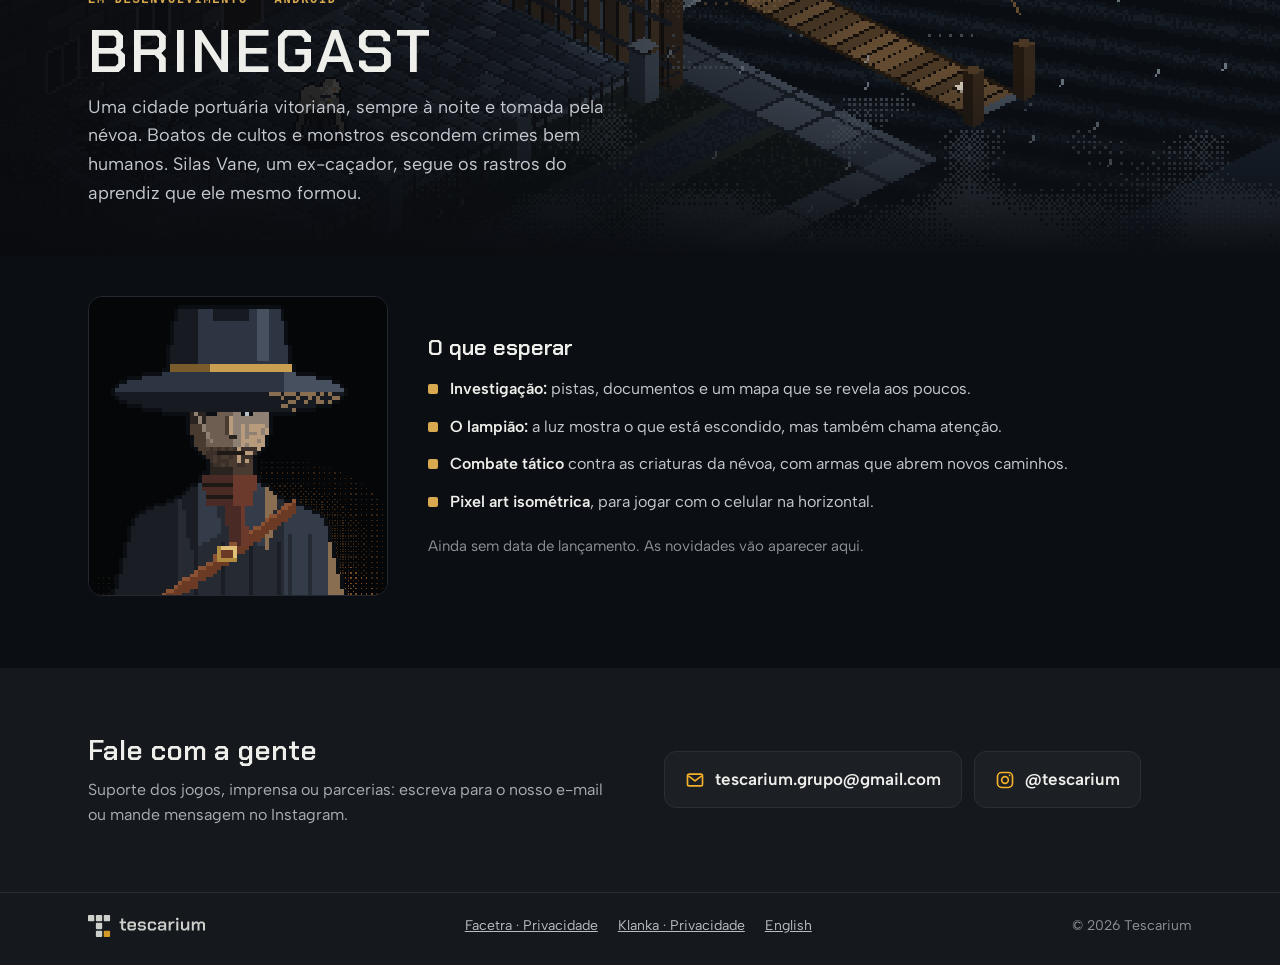
==== commit ecf5bd0f: "site: Facetra no topo e páginas de teste viram link da Google Play - Página inicial (pt e en): Facet" ====
--- a/index.html
+++ b/index.html
@@ -3,16 +3,16 @@
 <head>
 <meta charset="utf-8">
 <meta name="viewport" content="width=device-width, initial-scale=1">
-<title>Tescarium Games · Klanka, Facetra e Brinegast</title>
-<meta name="description" content="Estúdio independente brasileiro de jogos para celular. Klanka, puzzle de montar braços mecânicos, já está na Google Play. Facetra, nave de tiro néon, também está na Google Play. Brinegast, horror gótico em pixel art, está em desenvolvimento.">
+<title>Tescarium Games · Facetra, Klanka e Brinegast</title>
+<meta name="description" content="Estúdio independente brasileiro de jogos para celular. Facetra, nave de tiro néon, e Klanka, puzzle de montar braços mecânicos, já estão na Google Play. Brinegast, horror gótico em pixel art, está em desenvolvimento.">
 <link rel="canonical" href="https://tescarium.github.io/">
 <link rel="alternate" hreflang="pt-BR" href="https://tescarium.github.io/">
 <link rel="alternate" hreflang="en" href="https://tescarium.github.io/en/">
 <link rel="alternate" hreflang="x-default" href="https://tescarium.github.io/en/">
 <meta property="og:type" content="website">
 <meta property="og:site_name" content="Tescarium">
-<meta property="og:title" content="Tescarium Games · Klanka, Facetra e Brinegast">
-<meta property="og:description" content="Klanka e Facetra já estão na Google Play. Brinegast está em desenvolvimento.">
+<meta property="og:title" content="Tescarium Games · Facetra, Klanka e Brinegast">
+<meta property="og:description" content="Facetra e Klanka já estão na Google Play. Brinegast está em desenvolvimento.">
 <meta property="og:url" content="https://tescarium.github.io/">
 <meta property="og:image" content="https://tescarium.github.io/img/og.jpg">
 <meta property="og:image:width" content="1200">
@@ -33,8 +33,8 @@
 <header class="wrap top">
   <a class="logo" href="/" aria-label="Tescarium, página inicial"><img src="/img/logo-horizontal-negativo.svg" alt="Tescarium" width="1187" height="224"></a>
   <nav aria-label="Seções">
+    <a href="#facetra">Facetra</a>
     <a href="#klanka">Klanka</a>
-    <a href="#facetra">Facetra</a>
     <a class="opt" href="#brinegast">Brinegast</a>
     <a class="sec" href="#contato">Contato</a>
     <a class="lang" href="/en/" hreflang="en" lang="en">EN</a>
@@ -45,7 +45,57 @@
   <section class="wrap studio">
     <!-- Frase trocada no lançamento do Facetra (2026-11-10). -->
     <h1>Jogos brasileiros para celular.</h1>
-    <p>A Tescarium Games é um estúdio brasileiro de jogos para celular. O Klanka e o Facetra já estão na Google Play, grátis. O Brinegast está em desenvolvimento.</p>
+    <p>A Tescarium Games é um estúdio brasileiro de jogos para celular. O Facetra e o Klanka já estão na Google Play, grátis. O Brinegast está em desenvolvimento.</p>
+  </section>
+
+  <!-- ===== FACETRA ===== -->
+  <section class="jogo facetra" id="facetra" aria-labelledby="facetra-titulo">
+    <div class="wrap">
+      <div class="g-hero">
+        <div class="g-text">
+          <div class="g-name"><img src="/img/facetra-icone.png" alt="" width="256" height="256"><h2 id="facetra-titulo">FACETRA</h2></div>
+          <p class="g-lead">Nave néon, chefes gigantes e uma campanha de 80 fases. Evolua e vá mais longe.</p>
+          <p class="g-desc">Facetra é um jogo de nave de tiro vertical com visual néon: placas facetadas, brilho, explosões e um chefe no fim de cada setor. Você pilota com um dedo; a nave atira sozinha.</p>
+          <div class="g-actions">
+            <!-- Publicado na Google Play em 2026-11-10. -->
+            <a class="cta" href="https://play.google.com/store/apps/details?id=com.tescarium.facetra"><b><svg viewBox="0 0 24 24" fill="none" stroke="currentColor" stroke-width="2.4" stroke-linecap="round" stroke-linejoin="round" aria-hidden="true"><path d="M12 4v11M7 11l5 5 5-5M5 20h14"/></svg>Baixar na Google Play</b><small>Grátis · Android</small></a>
+            <a href="/facetra/privacidade/">Política de privacidade</a>
+          </div>
+        </div>
+        <div class="phones">
+          <img class="phone" src="/img/facetra-03.jpg" alt="Escolha de 1 entre 3 melhorias ao subir de nível" width="540" height="960">
+          <img class="phone mid" src="/img/facetra-01.jpg" alt="Batalha contra o chefe Prisma, com a nave protegida pelo escudo" width="540" height="960">
+          <img class="phone" src="/img/facetra-04.jpg" alt="Mapa da campanha com as fases do setor" width="540" height="960">
+        </div>
+      </div>
+
+      <div class="g-how">
+        <div class="step"><i>1</i><b>Pilote</b><span>Arraste com um dedo para desviar; a nave atira sozinha.</span></div>
+        <div class="step"><i>2</i><b>Evolua</b><span>A cada nível, escolha 1 entre 3 melhorias e monte uma nave diferente em cada partida.</span></div>
+        <div class="step"><i>3</i><b>Enfrente</b><span>Cada setor termina num chefe gigante. No modo Infinito, até onde você chega?</span></div>
+      </div>
+
+      <ul class="g-feats">
+        <li>Campanha de 80 fases em 8 setores, cada um com o seu chefe</li>
+        <li>Modo Infinito com placar no Google Play Games</li>
+        <li>Desafio do dia em três faixas, igual para todo mundo</li>
+        <li>Laser duplo e 4 armas secundárias, cada uma com 3 níveis</li>
+        <li>Mais de 15 cascos, 35 cores e 4 temas para a nave</li>
+        <li>Missões diárias, baú do dia e progresso salvo na nuvem</li>
+      </ul>
+
+      <div class="g-shots">
+        <h3>Telas do jogo</h3>
+        <div class="shots">
+          <figure><img class="phone" src="/img/facetra-01.jpg" alt="" width="540" height="960" loading="lazy"><figcaption>Chefe do setor</figcaption></figure>
+          <figure><img class="phone" src="/img/facetra-02.jpg" alt="" width="540" height="960" loading="lazy"><figcaption>Ação</figcaption></figure>
+          <figure><img class="phone" src="/img/facetra-03.jpg" alt="" width="540" height="960" loading="lazy"><figcaption>Melhorias</figcaption></figure>
+          <figure><img class="phone" src="/img/facetra-04.jpg" alt="" width="540" height="960" loading="lazy"><figcaption>Campanha</figcaption></figure>
+          <figure><img class="phone" src="/img/facetra-05.jpg" alt="" width="540" height="960" loading="lazy"><figcaption>Hangar</figcaption></figure>
+          <figure><img class="phone" src="/img/facetra-06.jpg" alt="" width="540" height="960" loading="lazy"><figcaption>Cores e cascos</figcaption></figure>
+        </div>
+      </div>
+    </div>
   </section>
 
   <!-- ===== KLANKA ===== -->
@@ -53,7 +103,7 @@
     <div class="wrap">
       <div class="g-hero">
         <div class="g-text">
-          <div class="g-name"><img src="/img/klanka-icone.png" alt="" width="512" height="512"><h2 id="klanka-titulo">KLANKA</h2></div>
+          <div class="g-name"><img src="/img/klanka-icone.png" alt="" width="512" height="512" loading="lazy"><h2 id="klanka-titulo">KLANKA</h2></div>
           <p class="g-lead">Monte o braço mecânico peça a peça e ligue: cada encaixe faz clanc.</p>
           <p class="g-desc">Klanka é um quebra-cabeça de lógica sobre montar máquinas. Em cada fase há uma bandeja com peças contadas (retas, juntas e a garra) e é preciso usar todas para levar o braço da base até o alvo sem bater em nada. O caminho óbvio nunca basta: é preciso achar a volta certa.</p>
           <div class="g-actions">
@@ -63,9 +113,9 @@
           </div>
         </div>
         <div class="phones">
-          <img class="phone" src="/img/klanka-04.jpg" alt="Tela de vitória com três estrelas" width="540" height="960">
-          <img class="phone mid" src="/img/klanka-02.jpg" alt="Fase 5: montando o braço na grade, com a bandeja de peças embaixo" width="540" height="960">
-          <img class="phone" src="/img/klanka-03.jpg" alt="Fase do mundo 2: o braço entrega o objeto na caixa" width="540" height="960">
+          <img class="phone" src="/img/klanka-04.jpg" alt="Tela de vitória com três estrelas" width="540" height="960" loading="lazy">
+          <img class="phone mid" src="/img/klanka-02.jpg" alt="Fase 5: montando o braço na grade, com a bandeja de peças embaixo" width="540" height="960" loading="lazy">
+          <img class="phone" src="/img/klanka-03.jpg" alt="Fase do mundo 2: o braço entrega o objeto na caixa" width="540" height="960" loading="lazy">
         </div>
       </div>
 
@@ -93,56 +143,6 @@
           <figure><img class="phone" src="/img/klanka-04.jpg" alt="" width="540" height="960" loading="lazy"><figcaption>Vitória</figcaption></figure>
           <figure><img class="phone" src="/img/klanka-05.jpg" alt="" width="540" height="960" loading="lazy"><figcaption>Estilos do tabuleiro</figcaption></figure>
           <figure><img class="phone" src="/img/klanka-06.jpg" alt="" width="540" height="960" loading="lazy"><figcaption>Conquistas</figcaption></figure>
-        </div>
-      </div>
-    </div>
-  </section>
-
-  <!-- ===== FACETRA ===== -->
-  <section class="jogo facetra" id="facetra" aria-labelledby="facetra-titulo">
-    <div class="wrap">
-      <div class="g-hero">
-        <div class="g-text">
-          <div class="g-name"><img src="/img/facetra-icone.png" alt="" width="256" height="256" loading="lazy"><h2 id="facetra-titulo">FACETRA</h2></div>
-          <p class="g-lead">Nave néon, chefes gigantes e uma campanha de 80 fases. Evolua e vá mais longe.</p>
-          <p class="g-desc">Facetra é um jogo de nave de tiro vertical com visual néon: placas facetadas, brilho, explosões e um chefe no fim de cada setor. Você pilota com um dedo; a nave atira sozinha.</p>
-          <div class="g-actions">
-            <!-- Publicado na Google Play em 2026-11-10. -->
-            <a class="cta" href="https://play.google.com/store/apps/details?id=com.tescarium.facetra"><b><svg viewBox="0 0 24 24" fill="none" stroke="currentColor" stroke-width="2.4" stroke-linecap="round" stroke-linejoin="round" aria-hidden="true"><path d="M12 4v11M7 11l5 5 5-5M5 20h14"/></svg>Baixar na Google Play</b><small>Grátis · Android</small></a>
-            <a href="/facetra/privacidade/">Política de privacidade</a>
-          </div>
-        </div>
-        <div class="phones">
-          <img class="phone" src="/img/facetra-03.jpg" alt="Escolha de 1 entre 3 melhorias ao subir de nível" width="540" height="960" loading="lazy">
-          <img class="phone mid" src="/img/facetra-01.jpg" alt="Batalha contra o chefe Prisma, com a nave protegida pelo escudo" width="540" height="960" loading="lazy">
-          <img class="phone" src="/img/facetra-04.jpg" alt="Mapa da campanha com as fases do setor" width="540" height="960" loading="lazy">
-        </div>
-      </div>
-
-      <div class="g-how">
-        <div class="step"><i>1</i><b>Pilote</b><span>Arraste com um dedo para desviar; a nave atira sozinha.</span></div>
-        <div class="step"><i>2</i><b>Evolua</b><span>A cada nível, escolha 1 entre 3 melhorias e monte uma nave diferente em cada partida.</span></div>
-        <div class="step"><i>3</i><b>Enfrente</b><span>Cada setor termina num chefe gigante. No modo Infinito, até onde você chega?</span></div>
-      </div>
-
-      <ul class="g-feats">
-        <li>Campanha de 80 fases em 8 setores, cada um com o seu chefe</li>
-        <li>Modo Infinito com placar no Google Play Games</li>
-        <li>Desafio do dia em três faixas, igual para todo mundo</li>
-        <li>Laser duplo e 4 armas secundárias, cada uma com 3 níveis</li>
-        <li>Mais de 15 cascos, 35 cores e 4 temas para a nave</li>
-        <li>Missões diárias, baú do dia e progresso salvo na nuvem</li>
-      </ul>
-
-      <div class="g-shots">
-        <h3>Telas do jogo</h3>
-        <div class="shots">
-          <figure><img class="phone" src="/img/facetra-01.jpg" alt="" width="540" height="960" loading="lazy"><figcaption>Chefe do setor</figcaption></figure>
-          <figure><img class="phone" src="/img/facetra-02.jpg" alt="" width="540" height="960" loading="lazy"><figcaption>Ação</figcaption></figure>
-          <figure><img class="phone" src="/img/facetra-03.jpg" alt="" width="540" height="960" loading="lazy"><figcaption>Melhorias</figcaption></figure>
-          <figure><img class="phone" src="/img/facetra-04.jpg" alt="" width="540" height="960" loading="lazy"><figcaption>Campanha</figcaption></figure>
-          <figure><img class="phone" src="/img/facetra-05.jpg" alt="" width="540" height="960" loading="lazy"><figcaption>Hangar</figcaption></figure>
-          <figure><img class="phone" src="/img/facetra-06.jpg" alt="" width="540" height="960" loading="lazy"><figcaption>Cores e cascos</figcaption></figure>
         </div>
       </div>
     </div>
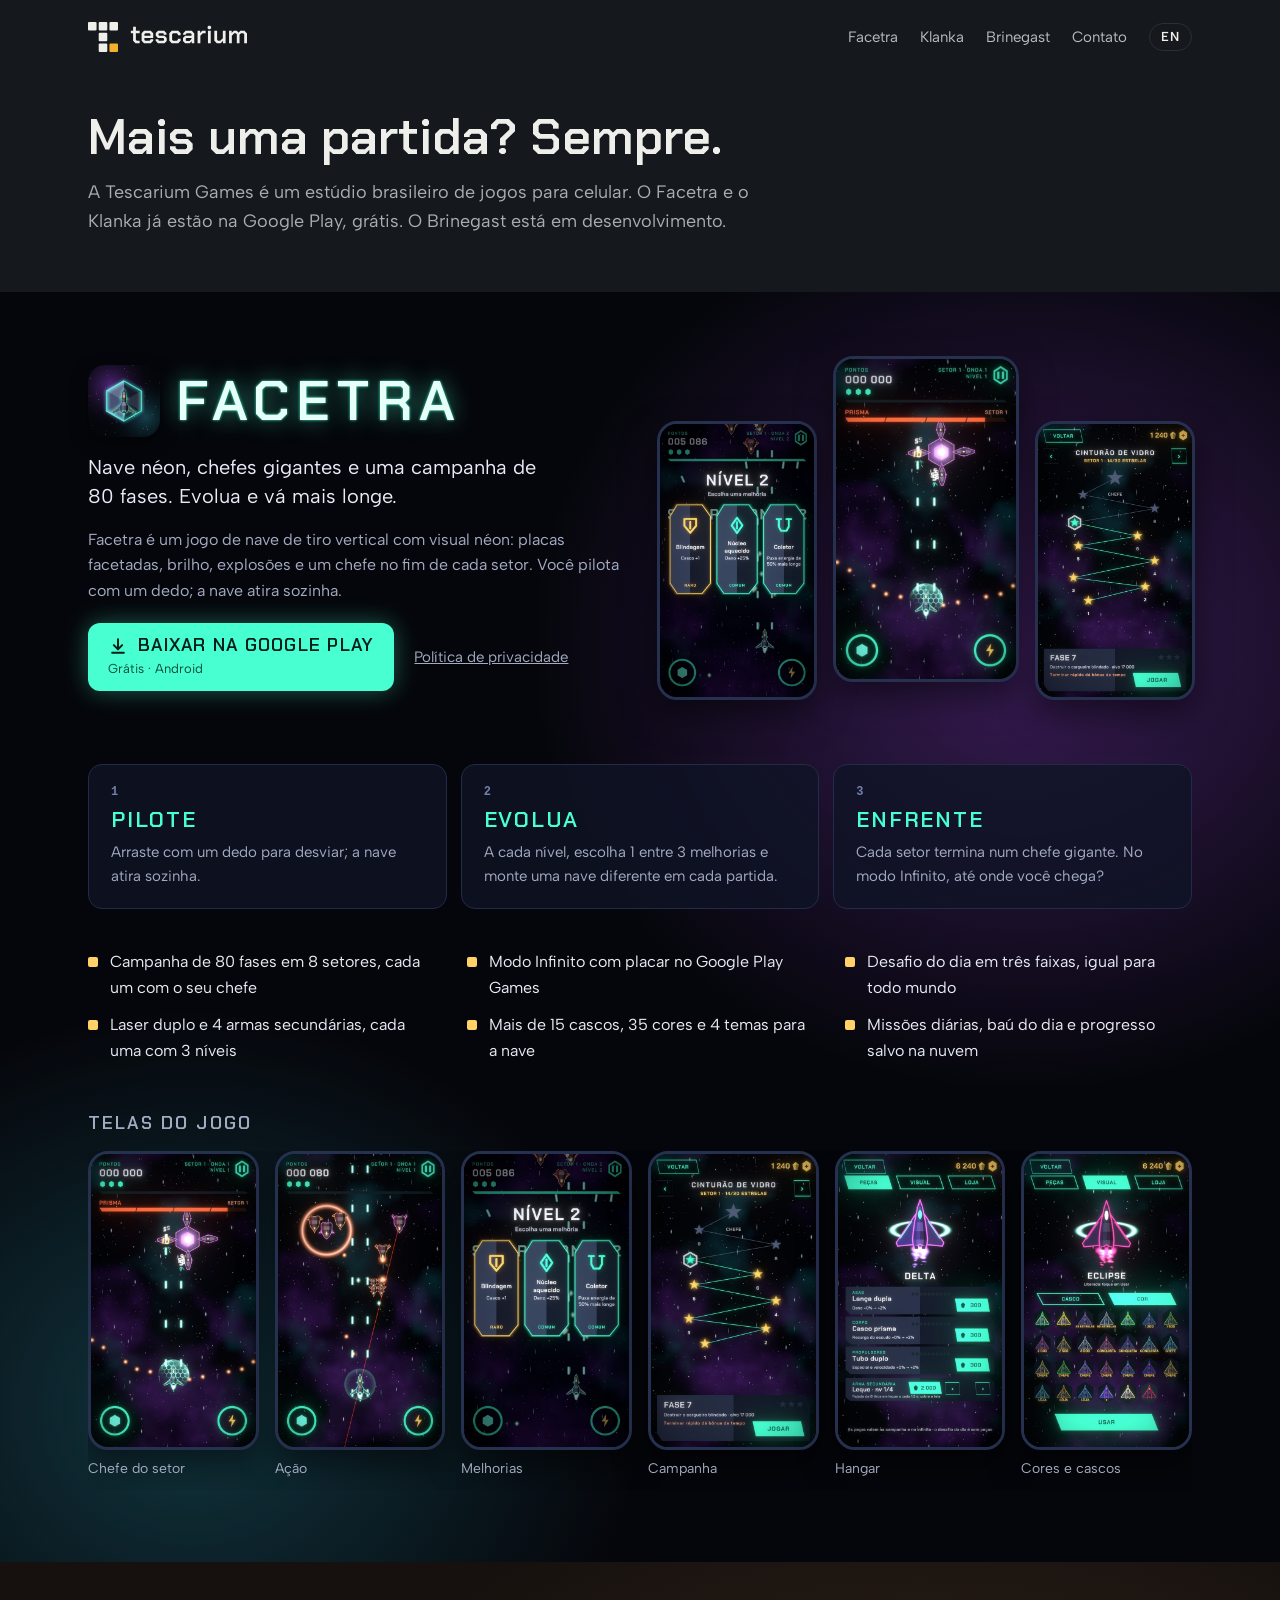
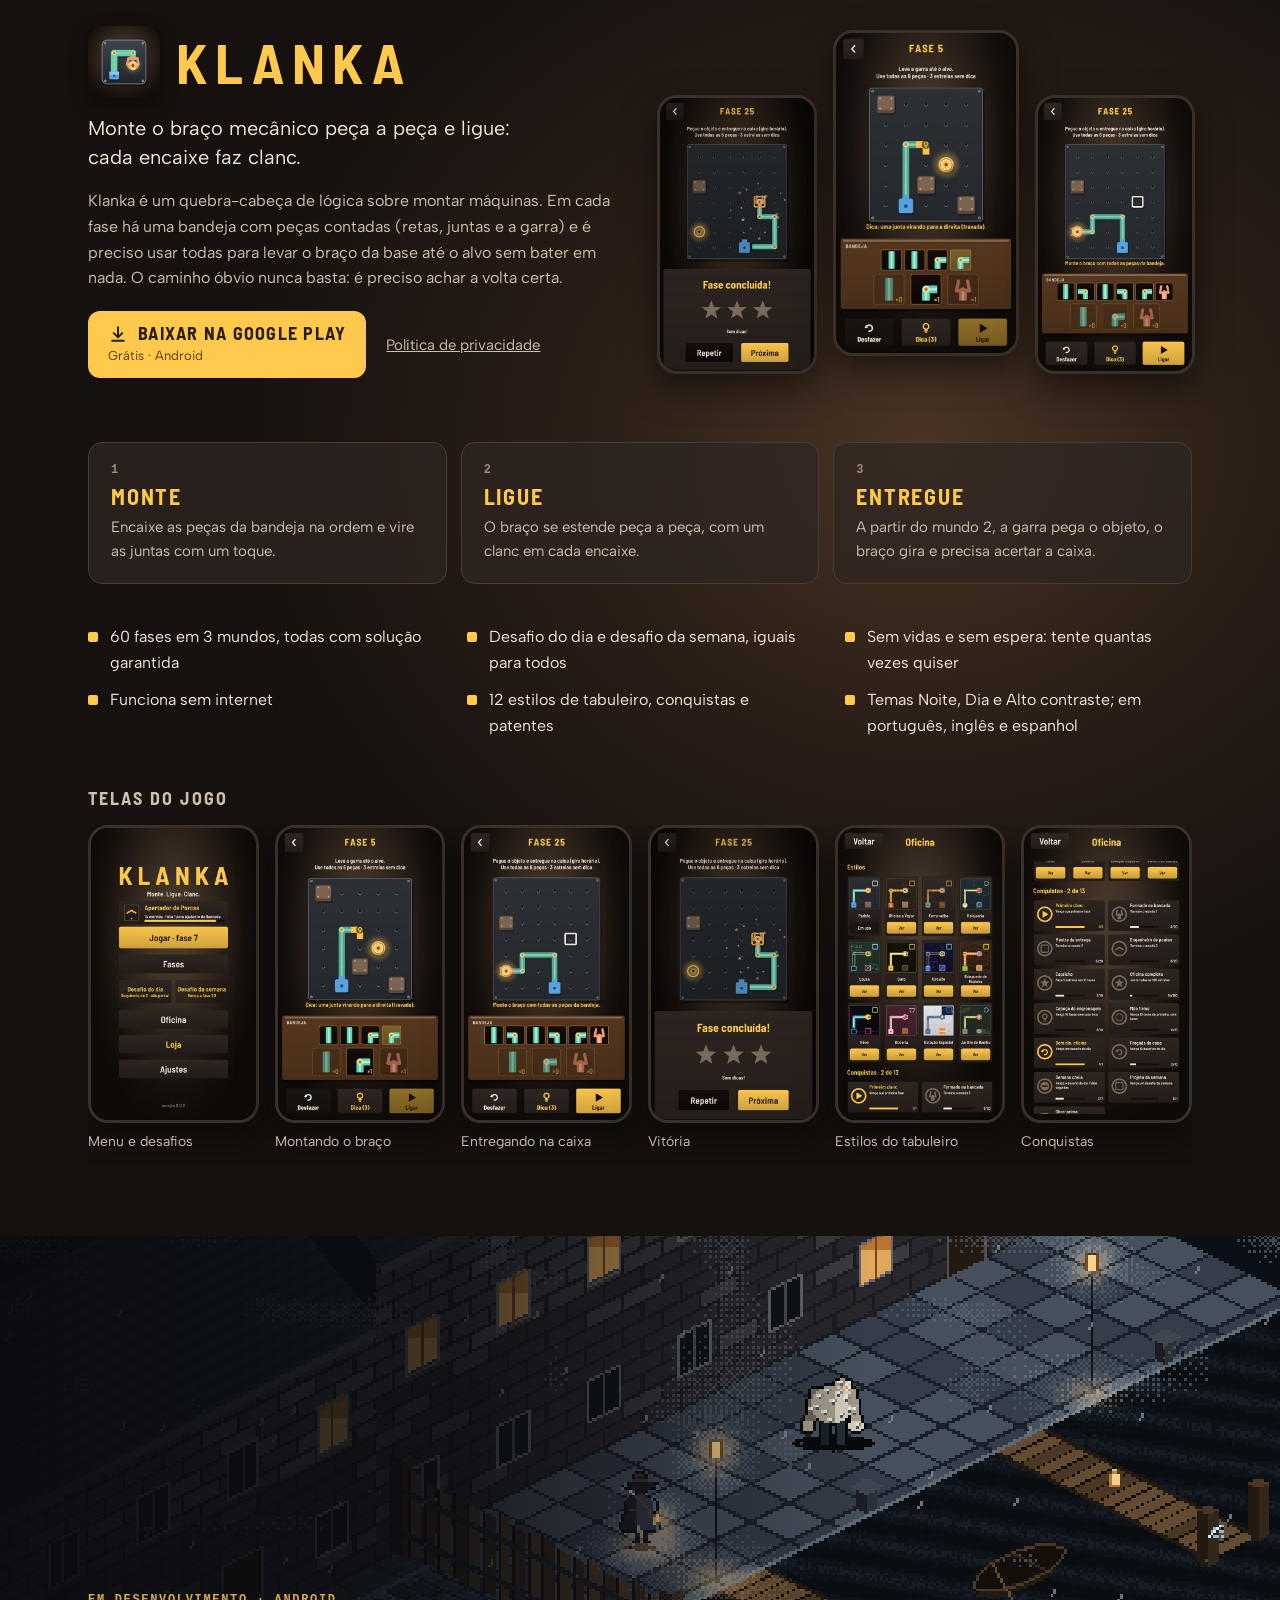
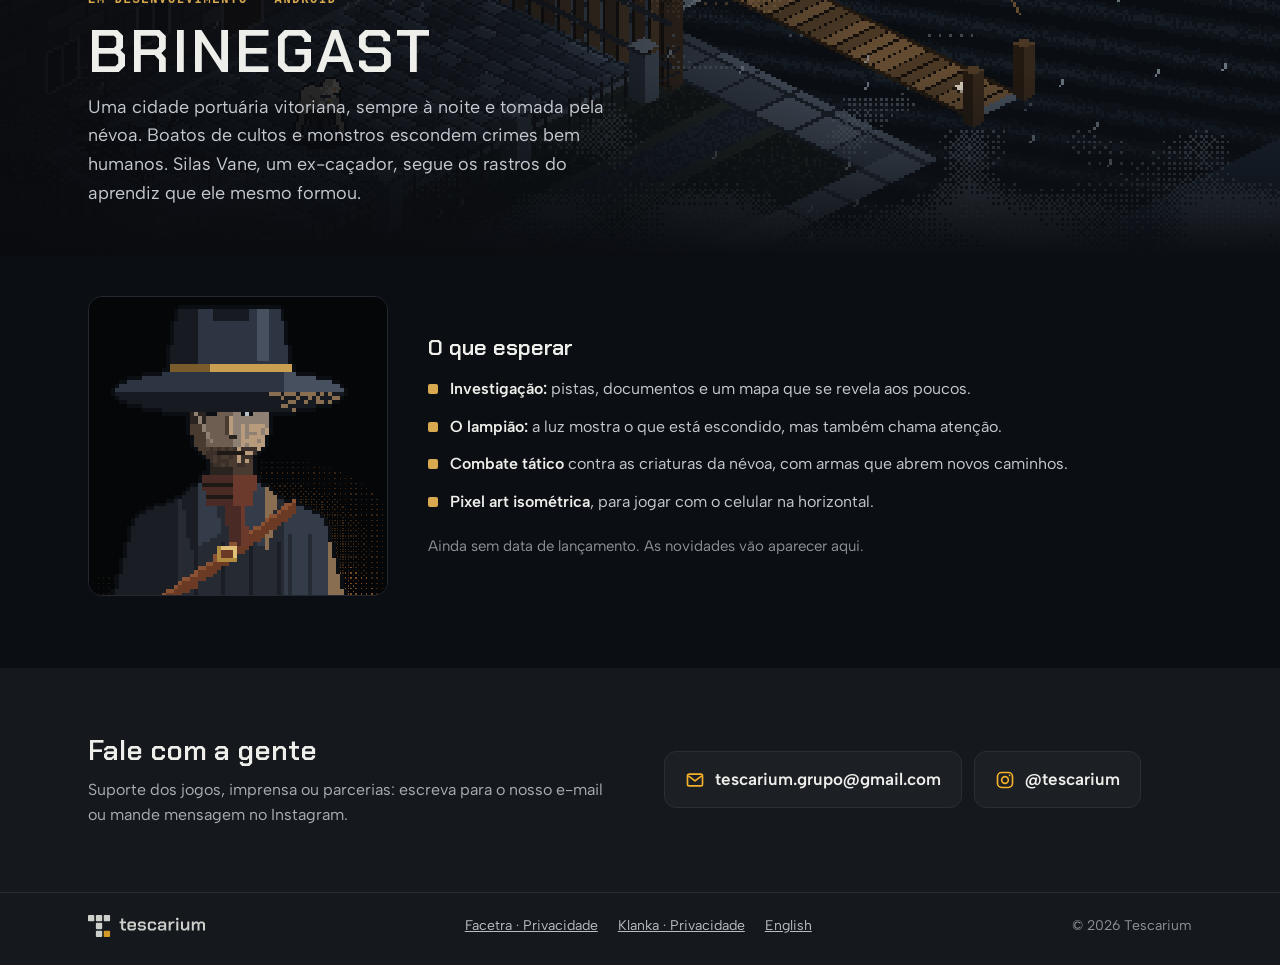
==== commit 258e887a: "site: slogan "Mais uma partida? Sempre." no topo (pt e en) Escolhido pelos usuários em 2026-11-10 no" ====
--- a/index.html
+++ b/index.html
@@ -43,8 +43,8 @@
 
 <main id="conteudo">
   <section class="wrap studio">
-    <!-- Frase trocada no lançamento do Facetra (2026-11-10). -->
-    <h1>Jogos brasileiros para celular.</h1>
+    <!-- Slogan escolhido pelos usuários em 2026-11-10 (antes: "Jogos brasileiros para celular."). -->
+    <h1>Mais uma partida? Sempre.</h1>
     <p>A Tescarium Games é um estúdio brasileiro de jogos para celular. O Facetra e o Klanka já estão na Google Play, grátis. O Brinegast está em desenvolvimento.</p>
   </section>
 
